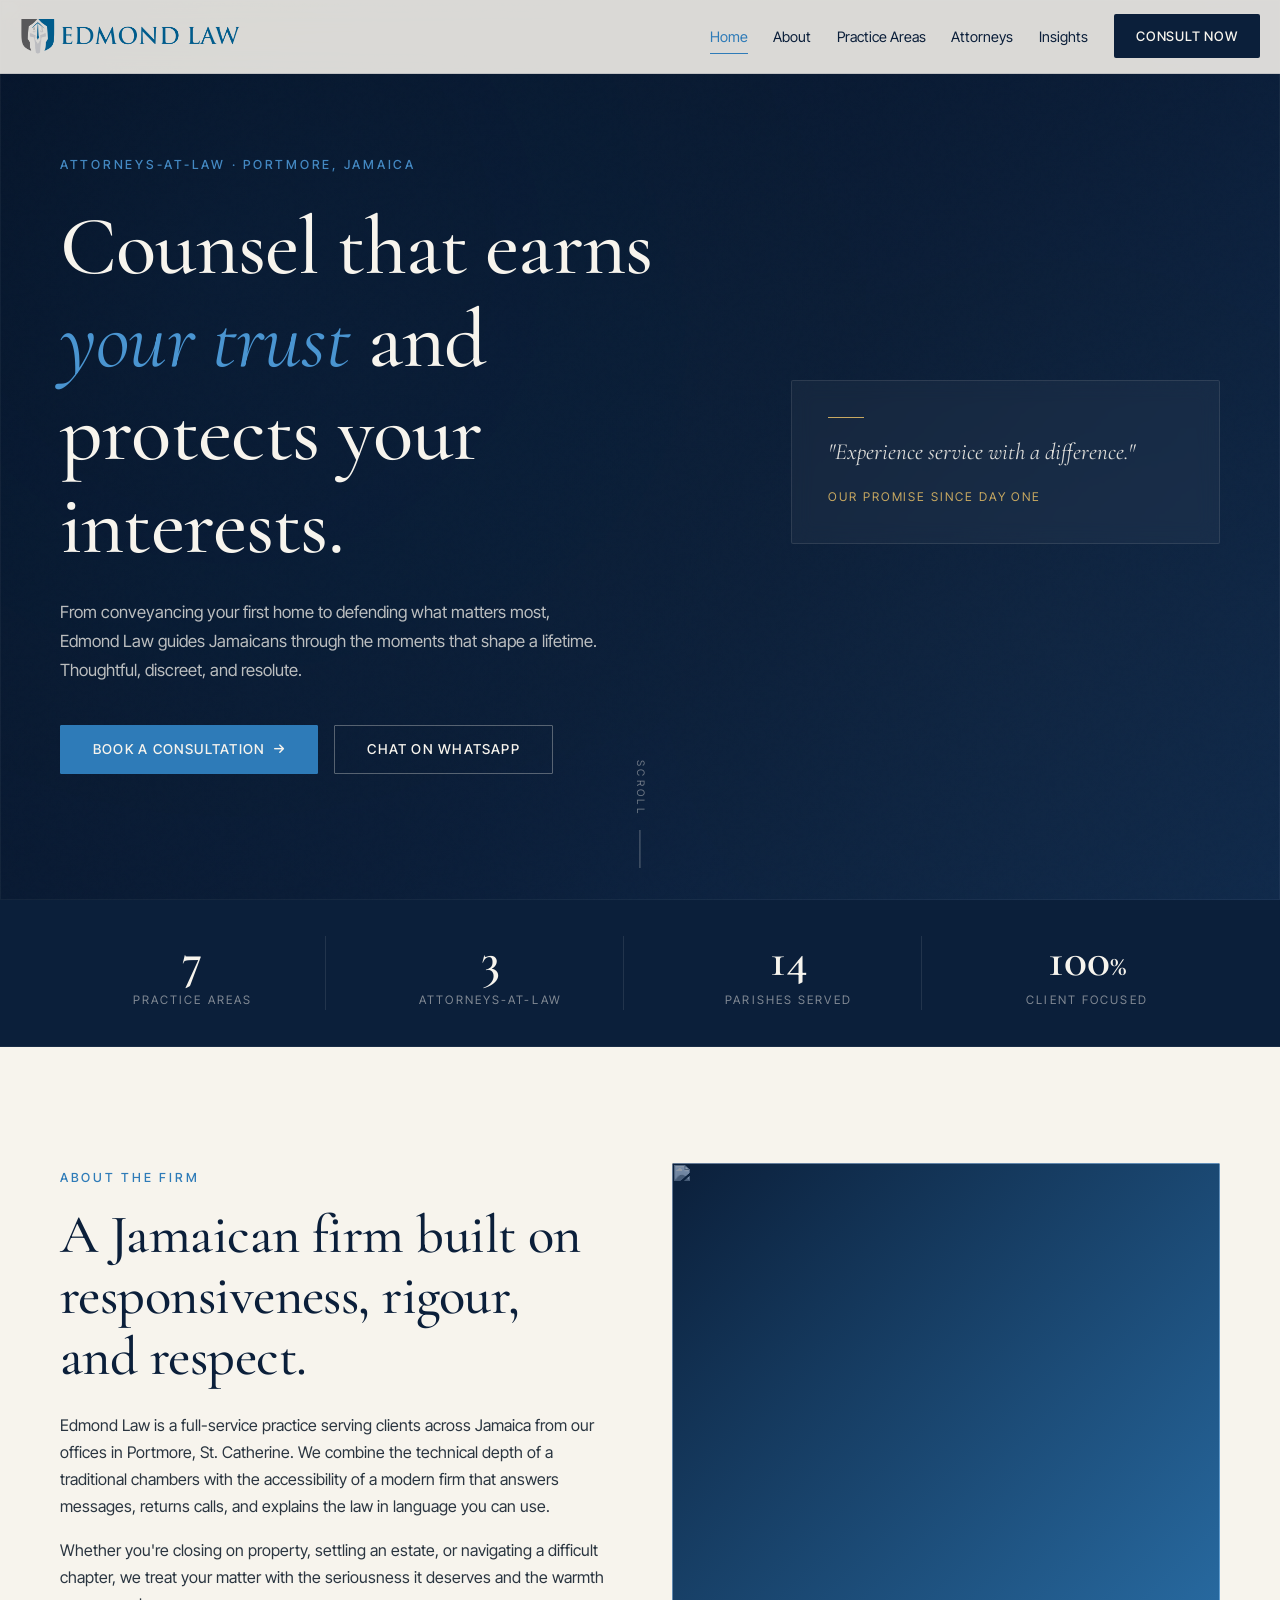
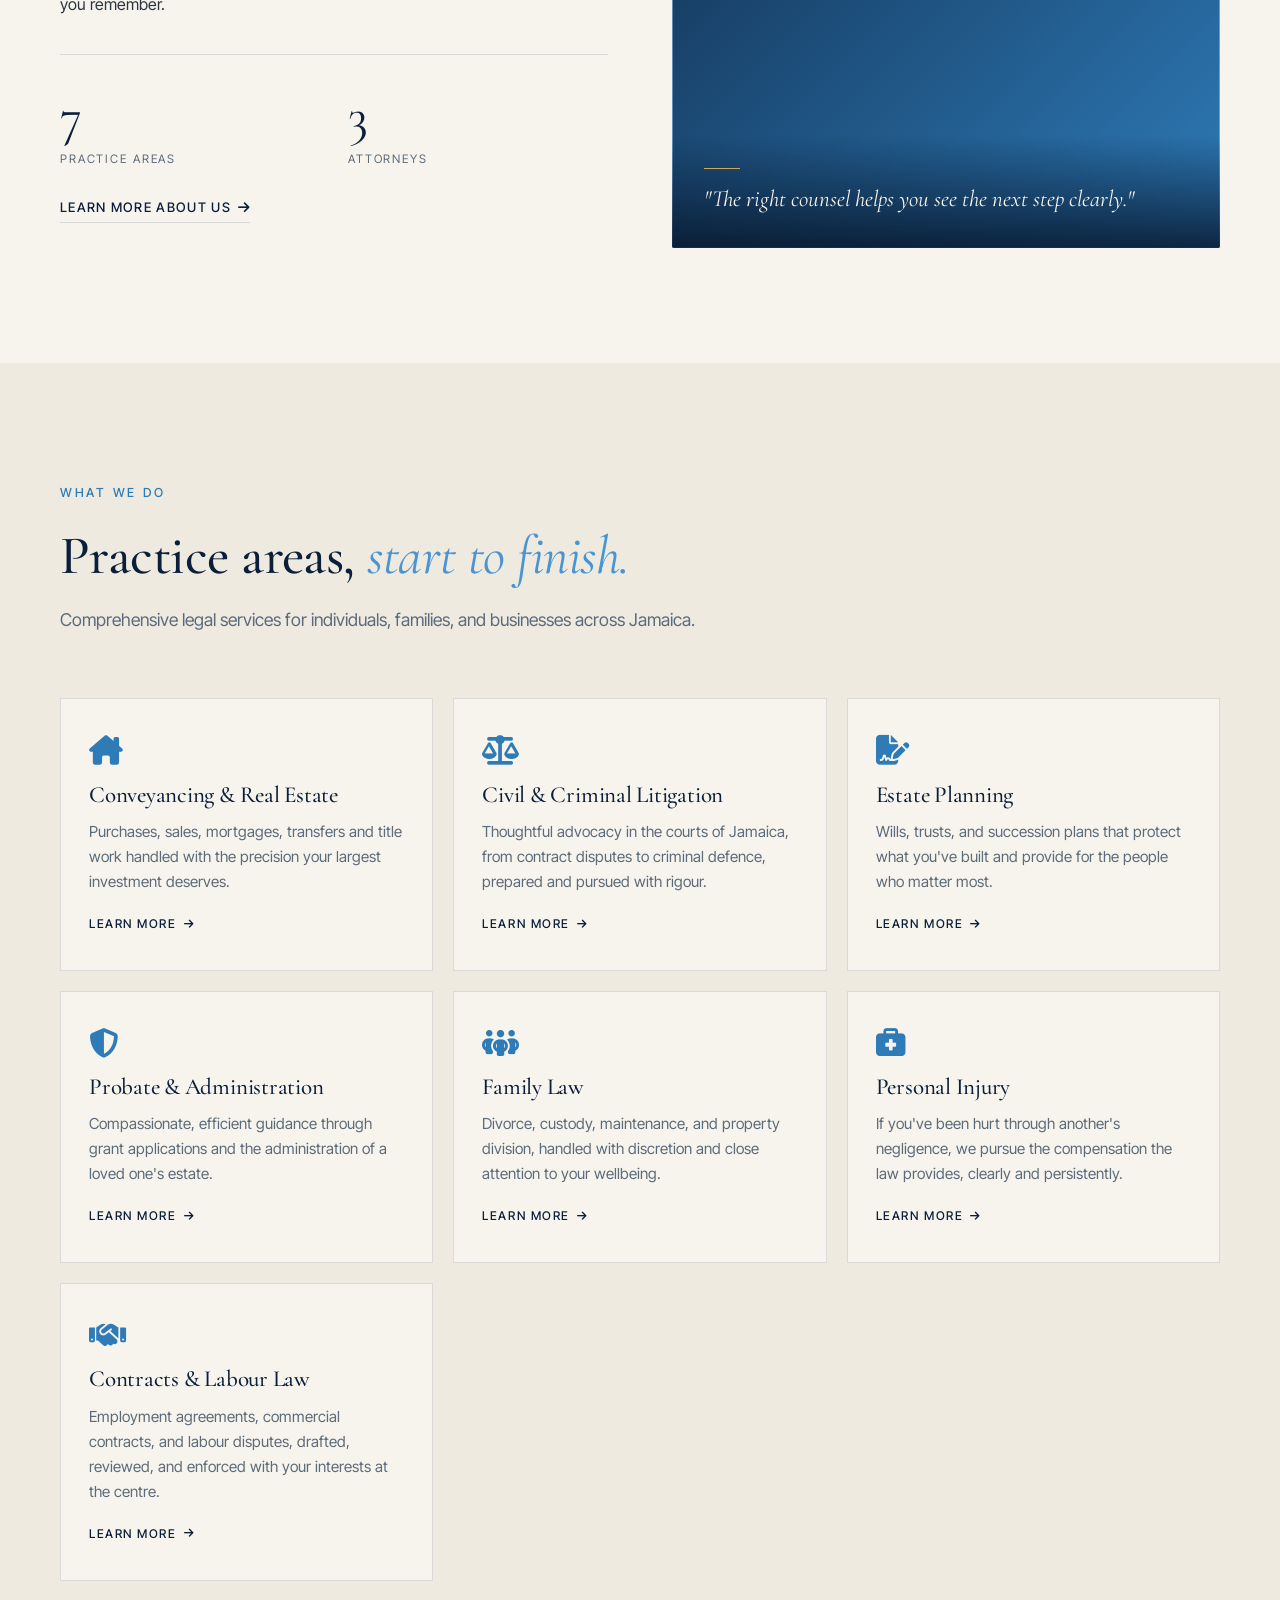
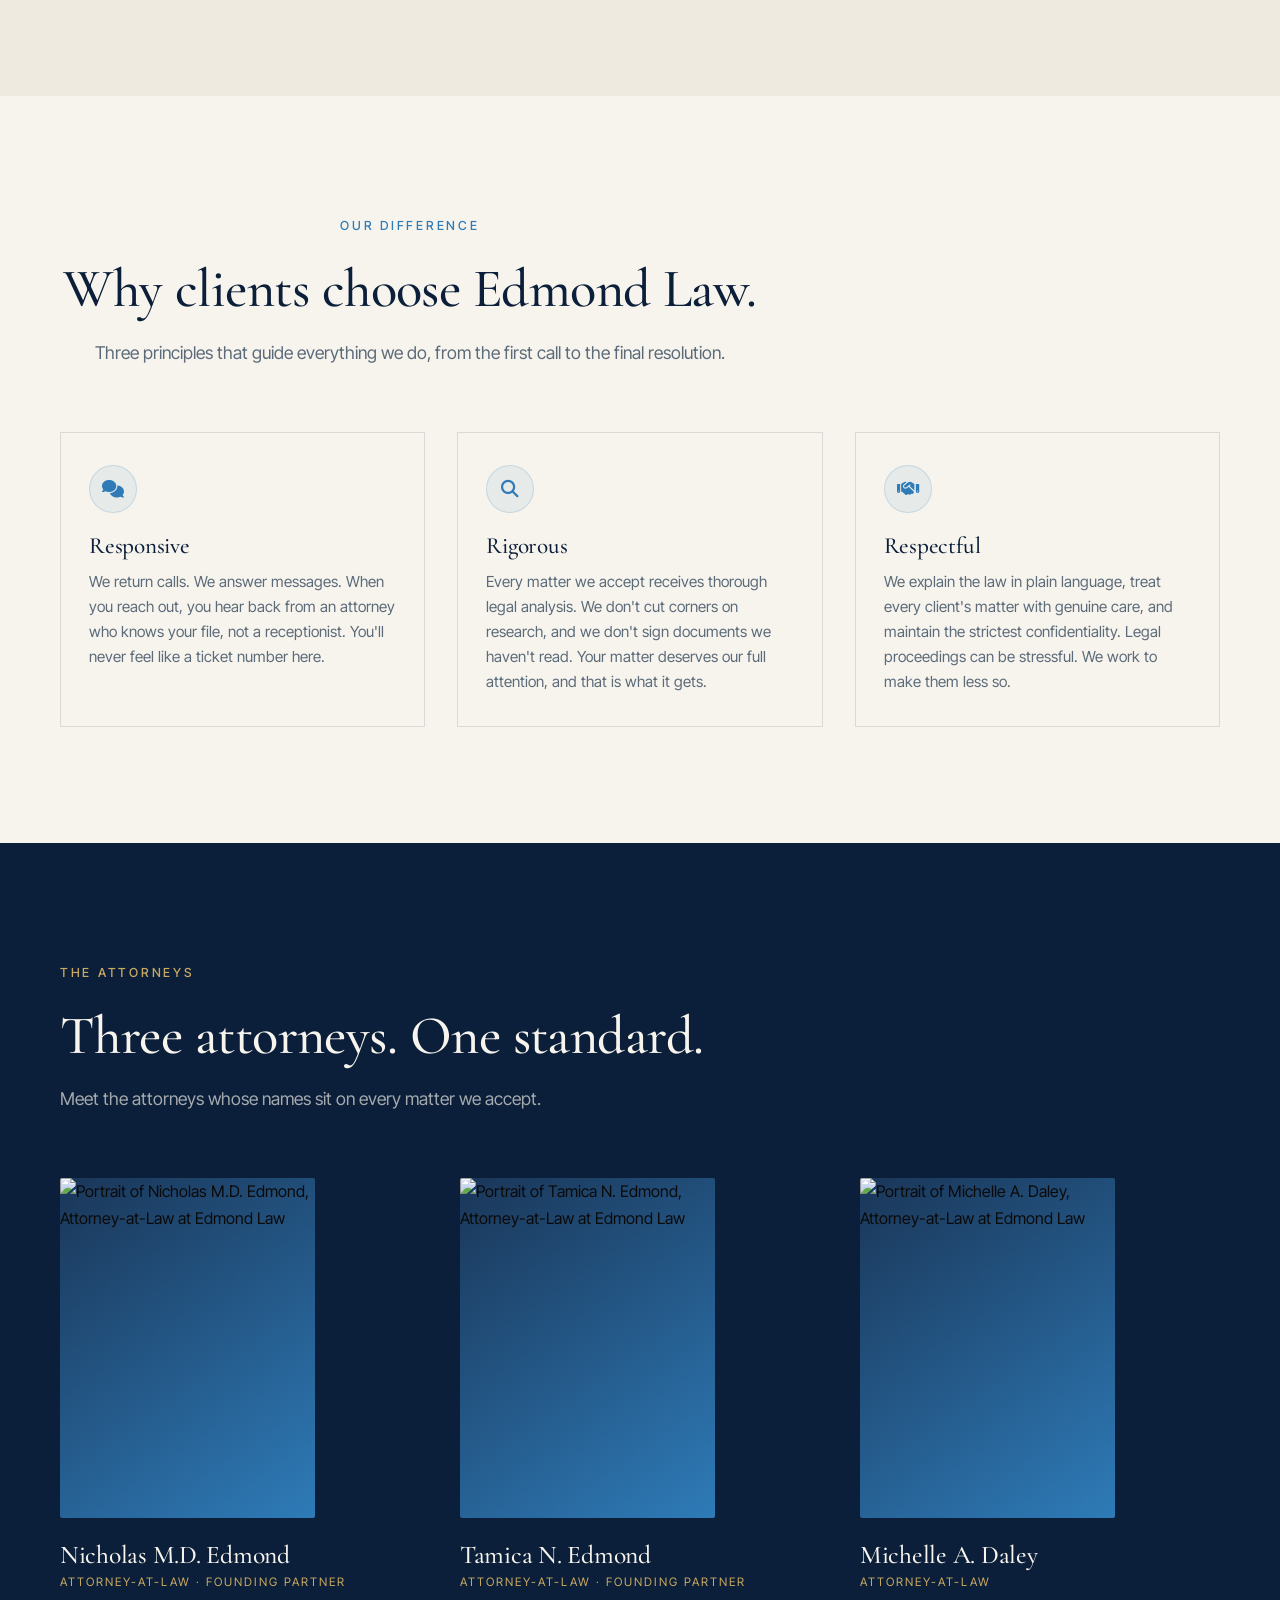
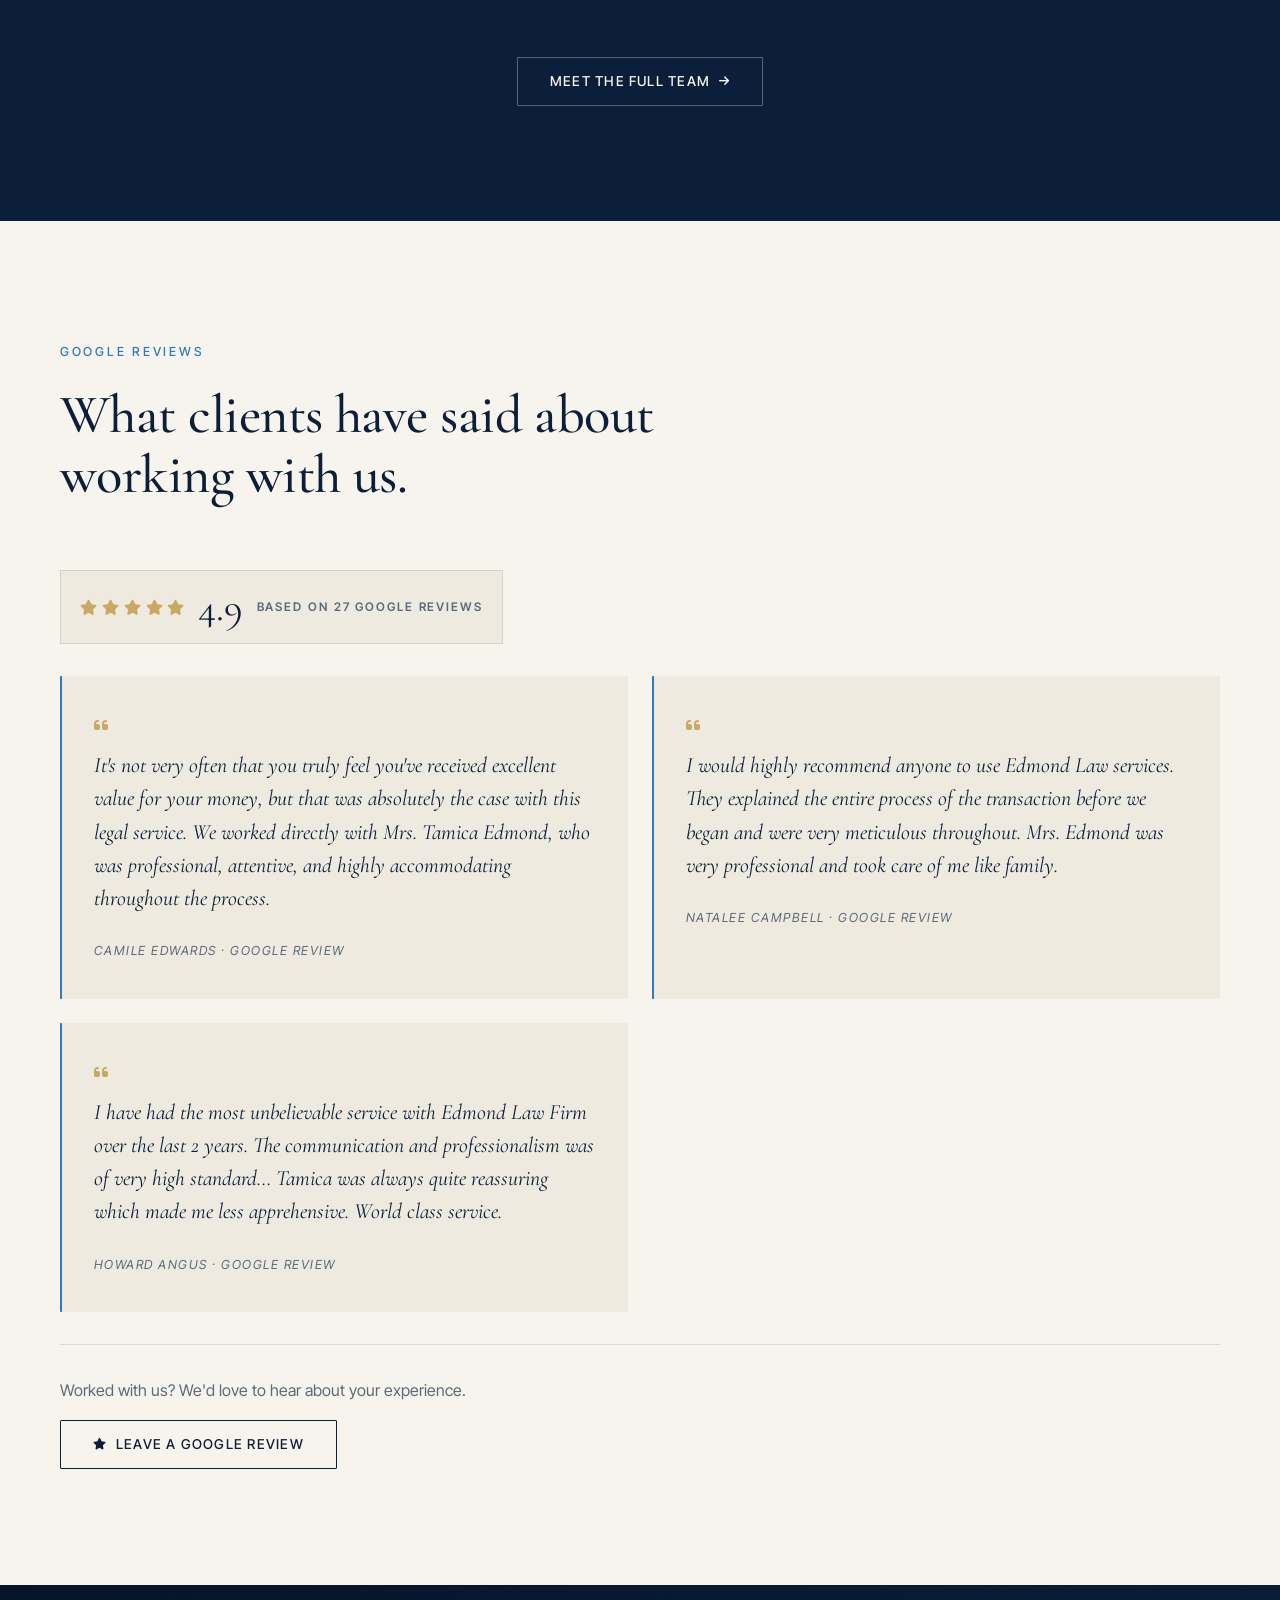
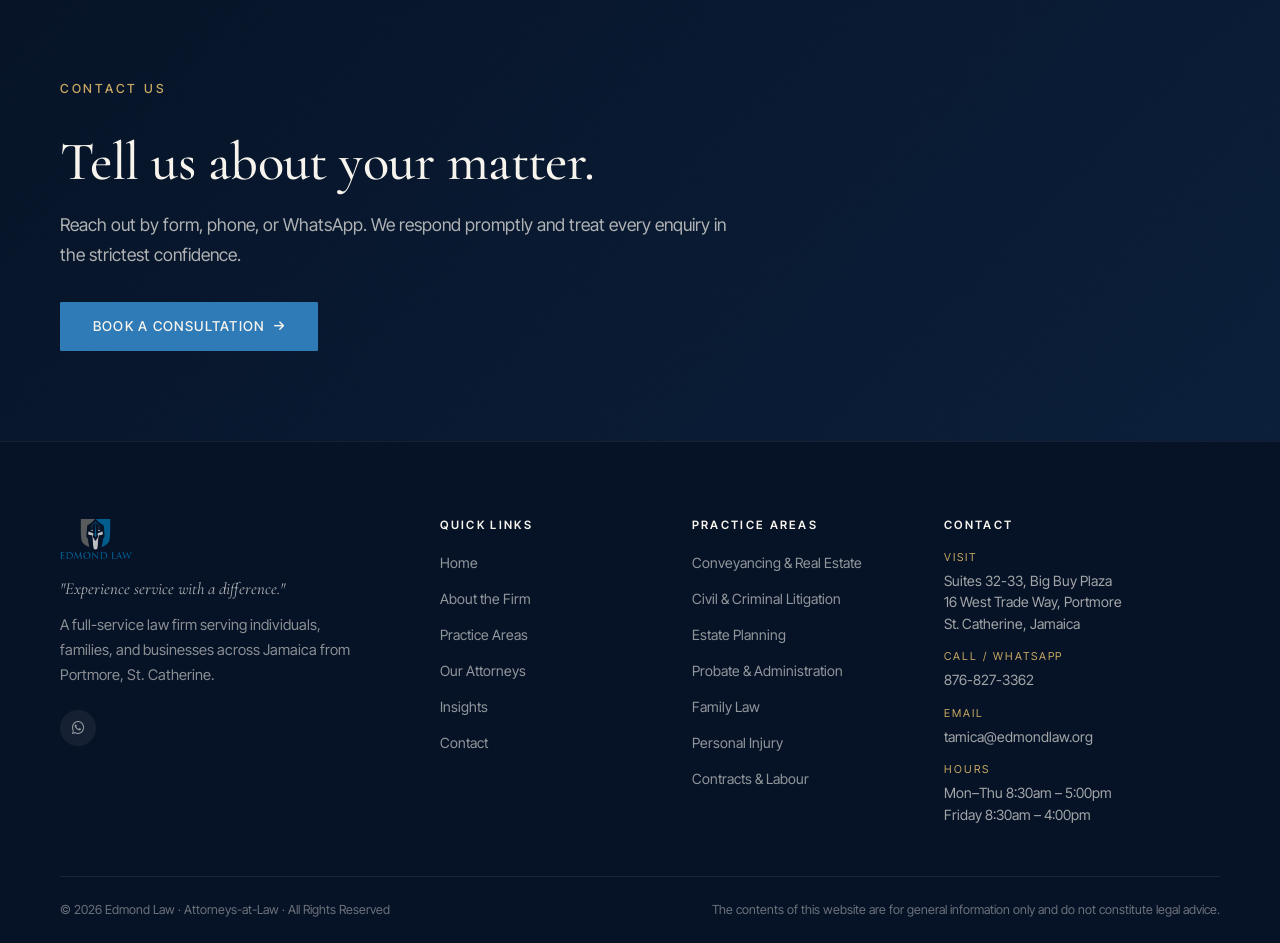
==== index.html @ fc08b581 "Initial commit" ====
<!DOCTYPE html>
<html lang="en">
<head>
  <meta charset="UTF-8">
  <meta name="viewport" content="width=device-width, initial-scale=1.0, viewport-fit=cover">
  <meta name="theme-color" content="#0B1F3A">
  <title>Lawyers in Portmore Jamaica | Edmond Law, Attorneys-at-Law, Portmore Jamaica</title>
  <meta name="description" content="Edmond Law is a Portmore, St. Catherine law firm handling conveyancing, litigation, probate, family law, and personal injury matters across Jamaica.">
  <meta name="robots" content="index, follow">
  <link rel="canonical" href="https://edmondlaw.org/">

  <!-- Open Graph -->
  <meta property="og:type"        content="website">
  <meta property="og:url"         content="https://edmondlaw.org/">
  <meta property="og:title"       content="Lawyers in Portmore Jamaica | Edmond Law">
  <meta property="og:description" content="Edmond Law advises clients in Portmore and across Jamaica on conveyancing, litigation, probate, family law, and personal injury matters.">
  <meta property="og:image"       content="https://edmondlaw.org/assets/logo.png">
  <meta property="og:locale"      content="en_JM">

  <!-- Twitter -->
  <meta name="twitter:card"        content="summary_large_image">
  <meta name="twitter:title"       content="Lawyers in Portmore Jamaica | Edmond Law">
  <meta name="twitter:description" content="Edmond Law serves Portmore and Jamaica with conveyancing, litigation, probate, family law, and personal injury representation.">
  <meta name="twitter:image"       content="https://edmondlaw.org/assets/logo.png">

  <link rel="icon" type="image/png" href="/assets/favicon.png">
  <link rel="apple-touch-icon"      href="/assets/favicon.png">

  <!-- Fonts -->
  <link rel="preconnect" href="https://fonts.googleapis.com">
  <link rel="preconnect" href="https://fonts.gstatic.com" crossorigin>
  <link href="https://fonts.googleapis.com/css2?family=Cormorant+Garamond:ital,wght@0,500;0,600;1,400;1,500&family=Inter+Tight:wght@300;400;500;600&display=swap" rel="stylesheet">

  <!-- Font Awesome -->
  <link rel="stylesheet" href="https://cdnjs.cloudflare.com/ajax/libs/font-awesome/6.5.1/css/all.min.css" integrity="sha512-DTOQO9RWCH3ppGqcWaEA1BIZOC6xxalwEsw9c2QQeAIftl+Vegovlnee1c9QX4TctnWMn13TZye+giMm8e2LwA==" crossorigin="anonymous" referrerpolicy="no-referrer">

  <!-- Shared stylesheet -->
  <link rel="stylesheet" href="/assets/css/styles.css">

  <!-- JSON-LD: LegalService + Organization -->
  <script type="application/ld+json">
  {
    "@context": "https://schema.org",
    "@graph": [
      {
        "@type": "Organization",
        "@id": "https://edmondlaw.org/#organization",
        "name": "Edmond Law",
        "url": "https://edmondlaw.org/",
        "logo": "https://edmondlaw.org/assets/logo.png",
        "telephone": "+18768273362",
        "email": "tamica@edmondlaw.org",
        "address": {
          "@type": "PostalAddress",
          "streetAddress": "Suites 32-33, Big Buy Plaza, 16 West Trade Way",
          "addressLocality": "Portmore",
          "addressRegion": "St. Catherine",
          "addressCountry": "JM"
        }
      },
      {
        "@type": "LegalService",
        "@id": "https://edmondlaw.org/#firm",
        "name": "Edmond Law",
        "url": "https://edmondlaw.org/",
        "logo": "https://edmondlaw.org/assets/logo.png",
        "image": "https://edmondlaw.org/assets/logo.png",
        "telephone": "+18768273362",
        "email": "tamica@edmondlaw.org",
        "priceRange": "$$",
        "description": "Full-service Jamaican law firm offering conveyancing, litigation, estate planning, family law and personal injury representation in Portmore, St. Catherine.",
        "address": {
          "@type": "PostalAddress",
          "streetAddress": "Suites 32-33, Big Buy Plaza, 16 West Trade Way",
          "addressLocality": "Portmore",
          "addressRegion": "St. Catherine",
          "addressCountry": "JM"
        },
        "geo": { "@type": "GeoCoordinates", "latitude": 17.9586, "longitude": -76.8794 },
        "hasOfferCatalog": {
          "@type": "OfferCatalog",
          "name": "Legal Services",
          "itemListElement": [
            { "@type": "Offer", "itemOffered": { "@type": "Service", "name": "Conveyancing & Real Estate" } },
            { "@type": "Offer", "itemOffered": { "@type": "Service", "name": "Civil & Criminal Litigation" } },
            { "@type": "Offer", "itemOffered": { "@type": "Service", "name": "Estate Planning" } },
            { "@type": "Offer", "itemOffered": { "@type": "Service", "name": "Probate & Administration" } },
            { "@type": "Offer", "itemOffered": { "@type": "Service", "name": "Family Law" } },
            { "@type": "Offer", "itemOffered": { "@type": "Service", "name": "Personal Injury" } },
            { "@type": "Offer", "itemOffered": { "@type": "Service", "name": "Contracts & Labour/Employment Law" } }
          ]
        },
        "openingHoursSpecification": [
          { "@type": "OpeningHoursSpecification", "dayOfWeek": ["Monday","Tuesday","Wednesday","Thursday"], "opens": "08:30", "closes": "17:00" },
          { "@type": "OpeningHoursSpecification", "dayOfWeek": "Friday", "opens": "08:30", "closes": "16:00" }
        ],
        "areaServed": { "@type": "Country", "name": "Jamaica" },
        "founder": [
          { "@type": "Person", "name": "Nicholas M.D. Edmond" },
          { "@type": "Person", "name": "Tamica N. Edmond" }
        ]
      },
      {
        "@type": "BreadcrumbList",
        "itemListElement": [{ "@type": "ListItem", "position": 1, "name": "Home", "item": "https://edmondlaw.org/" }]
      }
    ]
  }
  </script>
</head>
<body>

<a href="#main" class="skip-link">Skip to main content</a>

<!-- ═══════════════════════════════════ NAV ═══════════════════ -->
<nav class="nav" aria-label="Primary navigation">
  <div class="container nav-inner">
    <a href="/" class="nav-logo" aria-label="Edmond Law home">
      <img src="/assets/horizontal-logo.png" alt="Edmond Law" width="216" height="34" loading="eager">
    </a>
    <button class="menu-btn" aria-label="Open navigation menu" aria-expanded="false" aria-controls="nav-links">
      <i class="fa-solid fa-bars menu-btn__open" aria-hidden="true"></i>
      <i class="fa-solid fa-xmark menu-btn__close" aria-hidden="true"></i>
    </button>
    <div class="nav-links" id="nav-links" role="list">
      <a href="/"          role="listitem">Home</a>
      <a href="/about/"          role="listitem">About</a>
      <a href="/practice-areas/" role="listitem">Practice Areas</a>
      <a href="/team/"           role="listitem">Attorneys</a>
      <a href="/blog/"     role="listitem">Insights</a>
      <a href="/contact/" class="nav-cta" role="listitem">Consult Now</a>
    </div>
  </div>
</nav>

<main id="main">

<!-- ═══════════════════════════════════ HERO ══════════════════ -->
<header class="hero">
  <div class="hero__carousel" aria-hidden="true">
    <img class="hero__carousel-image" src="https://images.unsplash.com/photo-1589829545856-d10d557cf95f?w=1600&q=80" alt="" width="1600" height="1067" loading="eager" fetchpriority="high">
    <img class="hero__carousel-image" src="https://images.unsplash.com/photo-1521791136064-7986c2920216?w=1600&q=80" alt="" width="1600" height="1067" loading="lazy">
    <img class="hero__carousel-image" src="https://images.unsplash.com/photo-1505664194779-8beaceb93744?w=1600&q=80" alt="" width="1600" height="1067" loading="lazy">
    <img class="hero__carousel-image hero__carousel-image--desktop" data-desktop-src="https://images.unsplash.com/photo-1450101499163-c8848c66ca85?w=1600&q=80" alt="" width="1600" height="1067" loading="lazy">
  </div>
  <div class="container">
    <div class="hero-grid">

      <div class="hero-content">
        <span class="eyebrow hero-eyebrow">Attorneys-at-Law &middot; Portmore, Jamaica</span>
        <h1>Counsel that earns <em>your trust</em> and protects your interests.</h1>
        <p class="hero-sub">From conveyancing your first home to defending what matters most, Edmond Law guides Jamaicans through the moments that shape a lifetime. Thoughtful, discreet, and resolute.</p>
        <div class="hero-ctas">
          <a href="/contact/" class="btn btn-primary">Book a Consultation <i class="fa-solid fa-arrow-right" aria-hidden="true"></i></a>
          <a href="https://wa.me/18768273362" class="btn btn-ghost" rel="noopener noreferrer" target="_blank">Chat on WhatsApp</a>
        </div>
      </div>

      <aside aria-label="Firm tagline">
        <div class="hero-card">
          <span class="gold-line"></span>
          <blockquote>"Experience service with a difference."</blockquote>
          <cite>Our Promise Since Day One</cite>
        </div>
      </aside>

    </div>
  </div>
  <div class="scroll-cue" aria-hidden="true">Scroll</div>
</header>

<!-- ══════════════════════════════ TRUST STRIP ════════════════ -->
<section class="trust-strip" aria-label="Firm highlights">
  <div class="container">
    <div class="trust-strip__grid">
      <div class="trust-strip__item">
        <span class="trust-strip__num">7</span>
        <span class="trust-strip__label">Practice Areas</span>
      </div>
      <div class="trust-strip__item">
        <span class="trust-strip__num">3</span>
        <span class="trust-strip__label">Attorneys-at-Law</span>
      </div>
      <div class="trust-strip__item">
        <span class="trust-strip__num">14</span>
        <span class="trust-strip__label">Parishes Served</span>
      </div>
      <div class="trust-strip__item">
        <span class="trust-strip__num">100<span style="font-size:0.6em">%</span></span>
        <span class="trust-strip__label">Client Focused</span>
      </div>
    </div>
  </div>
</section>

<!-- ═════════════════════════════ ABOUT PREVIEW ═══════════════ -->
<section class="about-preview bg-ivory" id="about">
  <div class="container">
    <div class="about-preview__grid">

      <div class="reveal">
        <span class="eyebrow">About the Firm</span>
        <h2 class="mt-2">A Jamaican firm built on responsiveness, rigour, and respect.</h2>
        <p class="mt-3">Edmond Law is a full-service practice serving clients across Jamaica from our offices in Portmore, St. Catherine. We combine the technical depth of a traditional chambers with the accessibility of a modern firm that answers messages, returns calls, and explains the law in language you can use.</p>
        <p class="mt-2">Whether you're closing on property, settling an estate, or navigating a difficult chapter, we treat your matter with the seriousness it deserves and the warmth you remember.</p>

        <div class="about-preview__stats">
          <div class="stat">
            <span class="stat__num">7</span>
            <span class="stat__label">Practice Areas</span>
          </div>
          <div class="stat">
            <span class="stat__num">3</span>
            <span class="stat__label">Attorneys</span>
          </div>
        </div>

        <a href="/about/" class="text-link">Learn more about us <i class="fa-solid fa-arrow-right" aria-hidden="true"></i></a>
      </div>

      <div class="about-preview__visual reveal" aria-hidden="true">
        <img src="https://images.unsplash.com/photo-1589994965851-a8f479c573a9?w=800&q=80"
             alt="" width="800" height="1000" loading="lazy">
        <div class="about-preview__overlay">
          <span class="gold-line"></span>
          <p>"The right counsel helps you see the next step clearly."</p>
        </div>
      </div>

    </div>
  </div>
</section>

<!-- ══════════════════════════ PRACTICE AREAS ═════════════════ -->
<section class="practice-grid-section" id="practice">
  <div class="container">
    <div class="section-head reveal">
      <span class="eyebrow">What We Do</span>
      <h2 class="mt-2">Practice areas, <em>start to finish.</em></h2>
      <p>Comprehensive legal services for individuals, families, and businesses across Jamaica.</p>
    </div>

    <div class="practice-grid" data-stagger>

      <article class="practice-card reveal" tabindex="0">
        <i class="fa-solid fa-house-chimney practice-card__icon" aria-hidden="true"></i>
        <h3>Conveyancing &amp; Real Estate</h3>
        <p>Purchases, sales, mortgages, transfers and title work handled with the precision your largest investment deserves.</p>
        <a href="/practice-areas/#conveyancing" class="practice-card__more">Learn more <i class="fa-solid fa-arrow-right" aria-hidden="true"></i></a>
      </article>

      <article class="practice-card reveal" tabindex="0">
        <i class="fa-solid fa-scale-balanced practice-card__icon" aria-hidden="true"></i>
        <h3>Civil &amp; Criminal Litigation</h3>
        <p>Thoughtful advocacy in the courts of Jamaica, from contract disputes to criminal defence, prepared and pursued with rigour.</p>
        <a href="/practice-areas/#litigation" class="practice-card__more">Learn more <i class="fa-solid fa-arrow-right" aria-hidden="true"></i></a>
      </article>

      <article class="practice-card reveal" tabindex="0">
        <i class="fa-solid fa-file-signature practice-card__icon" aria-hidden="true"></i>
        <h3>Estate Planning</h3>
        <p>Wills, trusts, and succession plans that protect what you've built and provide for the people who matter most.</p>
        <a href="/practice-areas/#estate-planning" class="practice-card__more">Learn more <i class="fa-solid fa-arrow-right" aria-hidden="true"></i></a>
      </article>

      <article class="practice-card reveal" tabindex="0">
        <i class="fa-solid fa-shield-halved practice-card__icon" aria-hidden="true"></i>
        <h3>Probate &amp; Administration</h3>
        <p>Compassionate, efficient guidance through grant applications and the administration of a loved one's estate.</p>
        <a href="/practice-areas/#probate" class="practice-card__more">Learn more <i class="fa-solid fa-arrow-right" aria-hidden="true"></i></a>
      </article>

      <article class="practice-card reveal" tabindex="0">
        <i class="fa-solid fa-people-group practice-card__icon" aria-hidden="true"></i>
        <h3>Family Law</h3>
        <p>Divorce, custody, maintenance, and property division, handled with discretion and close attention to your wellbeing.</p>
        <a href="/practice-areas/#family-law" class="practice-card__more">Learn more <i class="fa-solid fa-arrow-right" aria-hidden="true"></i></a>
      </article>

      <article class="practice-card reveal" tabindex="0">
        <i class="fa-solid fa-briefcase-medical practice-card__icon" aria-hidden="true"></i>
        <h3>Personal Injury</h3>
        <p>If you've been hurt through another's negligence, we pursue the compensation the law provides, clearly and persistently.</p>
        <a href="/practice-areas/#personal-injury" class="practice-card__more">Learn more <i class="fa-solid fa-arrow-right" aria-hidden="true"></i></a>
      </article>

      <article class="practice-card reveal" tabindex="0">
        <i class="fa-solid fa-handshake practice-card__icon" aria-hidden="true"></i>
        <h3>Contracts &amp; Labour Law</h3>
        <p>Employment agreements, commercial contracts, and labour disputes, drafted, reviewed, and enforced with your interests at the centre.</p>
        <a href="/practice-areas/#contracts" class="practice-card__more">Learn more <i class="fa-solid fa-arrow-right" aria-hidden="true"></i></a>
      </article>

    </div>
  </div>
</section>

<!-- ══════════════════════════ WHY EDMOND LAW ═════════════════ -->
<section class="why-section bg-ivory">
  <div class="container">
    <div class="section-head text-center reveal">
      <span class="eyebrow">Our Difference</span>
      <h2 class="mt-2">Why clients choose Edmond Law.</h2>
      <p>Three principles that guide everything we do, from the first call to the final resolution.</p>
    </div>

    <div class="why-grid" data-stagger>

      <div class="why-item reveal">
        <div class="why-item__icon" aria-hidden="true"><i class="fa-solid fa-comments"></i></div>
        <h3>Responsive</h3>
        <p>We return calls. We answer messages. When you reach out, you hear back from an attorney who knows your file, not a receptionist. You'll never feel like a ticket number here.</p>
      </div>

      <div class="why-item reveal">
        <div class="why-item__icon" aria-hidden="true"><i class="fa-solid fa-magnifying-glass"></i></div>
        <h3>Rigorous</h3>
        <p>Every matter we accept receives thorough legal analysis. We don't cut corners on research, and we don't sign documents we haven't read. Your matter deserves our full attention, and that is what it gets.</p>
      </div>

      <div class="why-item reveal">
        <div class="why-item__icon" aria-hidden="true"><i class="fa-solid fa-handshake"></i></div>
        <h3>Respectful</h3>
        <p>We explain the law in plain language, treat every client's matter with genuine care, and maintain the strictest confidentiality. Legal proceedings can be stressful. We work to make them less so.</p>
      </div>

    </div>
  </div>
</section>

<!-- ════════════════════════════ TEAM PREVIEW ═════════════════ -->
<section class="team-section" id="team">
  <div class="container">
    <div class="section-head reveal">
      <span class="eyebrow eyebrow--gold">The Attorneys</span>
      <h2 class="mt-2">Three attorneys. One standard.</h2>
      <p>Meet the attorneys whose names sit on every matter we accept.</p>
    </div>

    <div class="team-grid" data-stagger>

      <article class="team-card reveal">
        <div class="team-card__photo">
          <img src="https://images.unsplash.com/photo-1556157382-97eda2d62296?w=600&q=80"
               alt="Portrait of Nicholas M.D. Edmond, Attorney-at-Law at Edmond Law"
               width="600" height="800" loading="lazy">
        </div>
        <h3>Nicholas M.D. Edmond</h3>
        <p class="team-card__role">Attorney-at-Law &middot; Founding Partner</p>
      </article>

      <article class="team-card reveal">
        <div class="team-card__photo">
          <img src="https://images.unsplash.com/photo-1573496359142-b8d87734a5a2?w=600&q=80"
               alt="Portrait of Tamica N. Edmond, Attorney-at-Law at Edmond Law"
               width="600" height="800" loading="lazy">
        </div>
        <h3>Tamica N. Edmond</h3>
        <p class="team-card__role">Attorney-at-Law &middot; Founding Partner</p>
      </article>

      <article class="team-card reveal">
        <div class="team-card__photo">
          <img src="https://images.unsplash.com/photo-1580489944761-15a19d654956?w=600&q=80"
               alt="Portrait of Michelle A. Daley, Attorney-at-Law at Edmond Law"
               width="600" height="800" loading="lazy">
        </div>
        <h3>Michelle A. Daley</h3>
        <p class="team-card__role">Attorney-at-Law</p>
      </article>

    </div>

    <div class="mt-5 text-center">
      <a href="/team/" class="btn btn-ghost">Meet the Full Team <i class="fa-solid fa-arrow-right" aria-hidden="true"></i></a>
    </div>

  </div>
</section>

<!-- ═══════════════════════════ TESTIMONIALS ══════════════════ -->
<section class="testimonials-section" id="testimonials">
  <div class="container">
    <div class="section-head reveal">
      <span class="eyebrow">Google Reviews</span>
      <h2 class="mt-2">What clients have said about working with us.</h2>
    </div>

    <a class="review-badge reveal" href="https://share.google/NLSxKn3SosNcQP3cL" target="_blank" rel="noopener" aria-label="Read Edmond Law Google reviews rated 4.9 out of 5 from 27 reviews">
      <span class="review-badge__stars" aria-hidden="true">
        <i class="fa-solid fa-star"></i>
        <i class="fa-solid fa-star"></i>
        <i class="fa-solid fa-star"></i>
        <i class="fa-solid fa-star"></i>
        <i class="fa-solid fa-star"></i>
      </span>
      <span class="review-badge__score">4.9</span>
      <span class="review-badge__source">Based on 27 Google Reviews</span>
    </a>

    <div class="testimonial-grid" data-stagger>

      <blockquote class="t-card reveal">
        <i class="fa-solid fa-quote-left t-card__accent" aria-hidden="true"></i>
        <p class="t-card__quote">It's not very often that you truly feel you've received excellent value for your money, but that was absolutely the case with this legal service. We worked directly with Mrs. Tamica Edmond, who was professional, attentive, and highly accommodating throughout the process.</p>
        <cite class="t-card__who">Camile Edwards · Google Review</cite>
      </blockquote>

      <blockquote class="t-card reveal">
        <i class="fa-solid fa-quote-left t-card__accent" aria-hidden="true"></i>
        <p class="t-card__quote">I would highly recommend anyone to use Edmond Law services. They explained the entire process of the transaction before we began and were very meticulous throughout. Mrs. Edmond was very professional and took care of me like family.</p>
        <cite class="t-card__who">Natalee Campbell · Google Review</cite>
      </blockquote>

      <blockquote class="t-card reveal">
        <i class="fa-solid fa-quote-left t-card__accent" aria-hidden="true"></i>
        <p class="t-card__quote">I have had the most unbelievable service with Edmond Law Firm over the last 2 years. The communication and professionalism was of very high standard… Tamica was always quite reassuring which made me less apprehensive. World class service.</p>
        <cite class="t-card__who">Howard Angus · Google Review</cite>
      </blockquote>

    </div>

    <div class="review-cta reveal">
      <p>Worked with us? We'd love to hear about your experience.</p>
      <a href="https://share.google/NLSxKn3SosNcQP3cL" class="btn btn-outline" target="_blank" rel="noopener">
        <i class="fa-solid fa-star" aria-hidden="true"></i>
        Leave a Google Review
      </a>
    </div>
  </div>
</section>

<!-- ═════════════════════════════ CTA BANNER ══════════════════ -->
<section class="cta-banner" aria-labelledby="cta-heading">
  <div class="container">
    <div class="cta-banner__inner reveal">
      <span class="eyebrow">Contact Us</span>
      <h2 id="cta-heading" class="mt-2">Tell us about your matter.</h2>
      <p>Reach out by form, phone, or WhatsApp. We respond promptly and treat every enquiry in the strictest confidence.</p>
      <a href="/contact/" class="btn btn-primary">Book a Consultation <i class="fa-solid fa-arrow-right" aria-hidden="true"></i></a>
    </div>
  </div>
</section>

</main>

<!-- ═════════════════════════════ FOOTER ══════════════════════ -->
<footer class="footer" role="contentinfo">
  <div class="container">
    <div class="footer__grid">

      <div class="footer__brand">
        <a href="/" class="nav-logo" aria-label="Edmond Law home">
          <img src="/assets/logo.png" alt="Edmond Law logo" width="120" height="40" loading="lazy">
        </a>
        <span class="footer__tagline">"Experience service with a difference."</span>
        <p>A full-service law firm serving individuals, families, and businesses across Jamaica from Portmore, St. Catherine.</p>
        <div class="footer__social" aria-label="Social media links">
          <a href="https://wa.me/18768273362" rel="noopener noreferrer" target="_blank" aria-label="WhatsApp Edmond Law">
            <i class="fa-brands fa-whatsapp" aria-hidden="true"></i>
          </a>
        </div>
      </div>

      <div class="footer__col">
        <h4>Quick Links</h4>
        <ul>
          <li><a href="/">Home</a></li>
          <li><a href="/about/">About the Firm</a></li>
          <li><a href="/practice-areas/">Practice Areas</a></li>
          <li><a href="/team/">Our Attorneys</a></li>
          <li><a href="/blog/">Insights</a></li>
          <li><a href="/contact/">Contact</a></li>
        </ul>
      </div>

      <div class="footer__col">
        <h4>Practice Areas</h4>
        <ul>
          <li><a href="/practice-areas/#conveyancing">Conveyancing &amp; Real Estate</a></li>
          <li><a href="/practice-areas/#litigation">Civil &amp; Criminal Litigation</a></li>
          <li><a href="/practice-areas/#estate-planning">Estate Planning</a></li>
          <li><a href="/practice-areas/#probate">Probate &amp; Administration</a></li>
          <li><a href="/practice-areas/#family-law">Family Law</a></li>
          <li><a href="/practice-areas/#personal-injury">Personal Injury</a></li>
          <li><a href="/practice-areas/#contracts">Contracts &amp; Labour</a></li>
        </ul>
      </div>

      <div class="footer__col">
        <h4>Contact</h4>
        <dl class="footer__contact">
          <div>
            <dt>Visit</dt>
            <dd>Suites 32-33, Big Buy Plaza<br>16 West Trade Way, Portmore<br>St. Catherine, Jamaica</dd>
          </div>
          <div>
            <dt>Call / WhatsApp</dt>
            <dd><a href="tel:+18768273362">876-827-3362</a></dd>
          </div>
          <div>
            <dt>Email</dt>
            <dd><a href="mailto:tamica@edmondlaw.org">tamica@edmondlaw.org</a></dd>
          </div>
          <div>
            <dt>Hours</dt>
            <dd>Mon–Thu 8:30am – 5:00pm<br>Friday 8:30am – 4:00pm</dd>
          </div>
        </dl>
      </div>

    </div>

    <div class="footer__bottom">
      <p>&copy; <span data-year></span> Edmond Law &middot; Attorneys-at-Law &middot; All Rights Reserved</p>
      <p>The contents of this website are for general information only and do not constitute legal advice.</p>
    </div>
  </div>
</footer>

<!-- Floating Call Button -->
<a href="tel:+18768273362"
   class="call-float"
   aria-label="Call Edmond Law">
  <i class="fa-solid fa-phone" aria-hidden="true"></i>
</a>

<script src="/assets/js/main.js" defer></script>
</body>
</html>
---- assets/css/styles.css ----
/* ============================================================
   EDMOND LAW — Global Stylesheet
   Architecture: Mobile-first · BEM-ish · CSS custom properties
   Single file shared across every page. No inline <style> blocks.
   ============================================================ */

/* ── 0. DESIGN TOKENS ──────────────────────────────────────── */
:root {
  /* Palette */
  --navy:        #0B1F3A;
  --navy-deep:   #061327;
  --steel:       #2E7BB8;
  --steel-light: #4A95D1;
  --gold:        #C9A961;
  --ivory:       #F7F4ED;
  --bone:        #EFEAE0;
  --ink:         #0A0A0A;
  --muted:       #5C6B7A;
  --line:        rgba(11,31,58,0.12);

  /* Shadows */
  --shadow-sm:   0 4px 20px -4px rgba(11,31,58,0.12);
  --shadow-md:   0 16px 40px -12px rgba(11,31,58,0.20);
  --shadow-lg:   0 30px 80px -20px rgba(11,31,58,0.25);

  /* Fonts */
  --font-display: 'Cormorant Garamond', Georgia, serif;
  --font-body:    'Inter Tight', -apple-system, BlinkMacSystemFont, sans-serif;

  /* Easing */
  --ease:     cubic-bezier(0.22, 1, 0.36, 1);
  --ease-in:  cubic-bezier(0.4, 0, 1, 1);

  /* Layout */
  --section-pad: clamp(4.5rem, 9vw, 8rem);
  --container:   1240px;
}

/* ── 1. RESET & BASE ────────────────────────────────────────── */
*,
*::before,
*::after {
  box-sizing: border-box;
  margin: 0;
  padding: 0;
}

html {
  scroll-behavior: smooth;
  -webkit-text-size-adjust: 100%;
  font-size: 100%;
}

body {
  font-family: var(--font-body);
  font-weight: 400;
  color: var(--ink);
  background: var(--ivory);
  line-height: 1.65;
  -webkit-font-smoothing: antialiased;
  -moz-osx-font-smoothing: grayscale;
  overflow-x: hidden;
}

img,
video {
  max-width: 100%;
  display: block;
}

a {
  color: inherit;
  text-decoration: none;
}

ul,
ol {
  list-style: none;
}

button {
  font-family: inherit;
}

/* ── 2. TYPOGRAPHY ──────────────────────────────────────────── */
h1, h2, h3, h4, h5 {
  font-family: var(--font-display);
  font-weight: 500;
  line-height: 1.12;
  letter-spacing: -0.01em;
  color: var(--navy);
}

h1 { font-size: clamp(2.6rem, 6.5vw, 5.2rem); }
h2 { font-size: clamp(2rem,   4.5vw, 3.4rem);  }
h3 { font-size: clamp(1.4rem, 2.4vw, 1.85rem); }
h4 { font-size: clamp(1.1rem, 1.5vw, 1.3rem);  }

h1 em,
h2 em {
  font-style: italic;
  font-weight: 400;
  color: var(--steel-light);
}

p {
  font-size: clamp(1rem, 1.05vw, 1.075rem);
  color: #2A3540;
  line-height: 1.7;
}

/* Eyebrow label */
.eyebrow {
  font-family: var(--font-body);
  font-size: 0.78rem;
  font-weight: 500;
  letter-spacing: 0.22em;
  text-transform: uppercase;
  color: var(--steel);
  display: inline-block;
}

.eyebrow--gold  { color: var(--gold); }
.eyebrow--light { color: rgba(247,244,237,0.65); }

/* Gold accent line */
.gold-line {
  width: 36px;
  height: 1px;
  background: var(--gold);
  display: block;
  margin-bottom: 1.25rem;
}

/* ── 3. ACCESSIBILITY ───────────────────────────────────────── */
/* Skip to main content */
.skip-link {
  position: absolute;
  top: -100px;
  left: 1rem;
  background: var(--navy);
  color: var(--ivory);
  padding: 0.75rem 1.25rem;
  z-index: 9999;
  border-radius: 3px;
  font-weight: 500;
  font-size: 0.875rem;
  transition: top 0.2s;
}
.skip-link:focus {
  top: 1rem;
}

/* Focus ring on every interactive element */
:focus-visible {
  outline: 2px solid var(--steel-light);
  outline-offset: 3px;
  border-radius: 2px;
}

/* ── 4. LAYOUT ──────────────────────────────────────────────── */
.container {
  width: 100%;
  max-width: var(--container);
  margin: 0 auto;
  padding: 0 clamp(1.25rem, 4vw, 2.5rem);
}

section {
  padding: var(--section-pad) 0;
  position: relative;
}

.section-head {
  max-width: 700px;
  margin-bottom: clamp(2.5rem, 5vw, 4rem);
}
.section-head .eyebrow { margin-bottom: 0.9rem; }
.section-head h2 { margin-top: 0.5rem; }
.section-head p  {
  margin-top: 1.1rem;
  color: var(--muted);
  font-size: 1.1rem;
}

/* Alternate section backgrounds */
.bg-ivory  { background: var(--ivory); }
.bg-bone   { background: var(--bone);  }
.bg-navy   { background: var(--navy);  color: var(--ivory); }
.bg-navy h2, .bg-navy h3 { color: var(--ivory); }
.bg-navy p  { color: rgba(247,244,237,0.72); }
.bg-navy .section-head p { color: rgba(247,244,237,0.72); }

/* ── 5. NAVIGATION ──────────────────────────────────────────── */
.nav {
  position: fixed;
  top: 0;
  left: 0;
  right: 0;
  z-index: 200;
  background: rgba(247,244,237,0.88);
  backdrop-filter: blur(16px);
  -webkit-backdrop-filter: blur(16px);
  border-bottom: 1px solid var(--line);
  transition: padding 0.3s var(--ease), box-shadow 0.3s var(--ease);
}

.nav--scrolled {
  box-shadow: 0 4px 24px -8px rgba(11,31,58,0.12);
}

.nav-inner {
  display: flex;
  align-items: center;
  justify-content: space-between;
  padding: 0.9rem 0;
}

.nav-logo {
  display: flex;
  align-items: center;
  gap: 0.65rem;
  font-family: var(--font-display);
  font-size: 1.35rem;
  font-weight: 600;
  color: var(--navy);
  letter-spacing: 0.02em;
  flex-shrink: 0;
}

.nav-logo img {
  height: 40px;
  width: auto;
}

.nav .nav-logo {
  width: clamp(170px, 23vw, 220px);
  gap: 0;
  line-height: 0;
}

.nav .nav-logo img {
  width: 100%;
  height: auto;
}

.nav-links {
  display: flex;
  gap: clamp(1.35rem, 2vw, 2rem);
  align-items: center;
}

.nav-links a {
  font-size: 0.9rem;
  font-weight: 400;
  color: var(--navy);
  padding: 0.35rem 0;
  position: relative;
  transition: color 0.3s;
}

.nav-links a::after {
  content: '';
  position: absolute;
  bottom: 0;
  left: 0;
  width: 0;
  height: 1px;
  background: var(--steel);
  transition: width 0.4s var(--ease);
}

.nav-links a:hover::after,
.nav-links a:focus-visible::after,
.nav-links a[aria-current="page"]::after {
  width: 100%;
}

.nav-links a[aria-current="page"] {
  color: var(--steel);
}

/* Nav CTA button */
.nav-cta {
  background: var(--navy) !important;
  color: var(--ivory) !important;
  padding: 0.7rem 1.4rem !important;
  border-radius: 2px;
  font-size: 0.82rem !important;
  font-weight: 500 !important;
  letter-spacing: 0.06em;
  text-transform: uppercase;
  transition: background 0.3s, transform 0.3s !important;
  white-space: nowrap;
}

.nav-cta::after { display: none !important; }
.nav-cta:hover  { background: var(--steel) !important; transform: translateY(-1px); }
.nav-cta[aria-current="page"] { background: var(--steel) !important; }

/* Hamburger button */
.menu-btn {
  display: none;
  background: none;
  border: none;
  cursor: pointer;
  padding: 0.45rem;
  color: var(--navy);
  line-height: 0;
  min-width: 44px;
  min-height: 44px;
  align-items: center;
  justify-content: center;
}

.menu-btn svg {
  width: 26px;
  height: 26px;
  pointer-events: none;
}

.menu-btn i {
  font-size: 1.25rem;
}

.menu-btn__close {
  display: none;
}

.menu-btn[aria-expanded="true"] .menu-btn__open {
  display: none;
}

.menu-btn[aria-expanded="true"] .menu-btn__close {
  display: block;
}

/* ── 6. BUTTONS ─────────────────────────────────────────────── */
.btn {
  display: inline-flex;
  align-items: center;
  gap: 0.55rem;
  padding: 1.05rem 2rem;
  font-family: var(--font-body);
  font-size: 0.85rem;
  font-weight: 500;
  letter-spacing: 0.09em;
  text-transform: uppercase;
  border: 1px solid transparent;
  cursor: pointer;
  transition: all 0.4s var(--ease);
  border-radius: 1px;
  white-space: nowrap;
  line-height: 1;
}

.btn-primary {
  background: var(--steel);
  color: var(--ivory);
  border-color: var(--steel);
}
.btn-primary:hover,
.btn-primary:focus-visible {
  background: var(--steel-light);
  border-color: var(--steel-light);
  transform: translateY(-2px);
  box-shadow: 0 12px 30px -8px rgba(46,123,184,0.45);
}

.btn-ghost {
  background: transparent;
  color: var(--ivory);
  border-color: rgba(247,244,237,0.32);
}
.btn-ghost:hover,
.btn-ghost:focus-visible {
  background: rgba(247,244,237,0.08);
  border-color: rgba(247,244,237,0.75);
}

.btn-outline {
  background: transparent;
  color: var(--navy);
  border-color: var(--navy);
}
.btn-outline:hover,
.btn-outline:focus-visible {
  background: var(--navy);
  color: var(--ivory);
  transform: translateY(-2px);
}

.btn i { font-size: 0.85em; }

/* ── 7. HERO — HOME ─────────────────────────────────────────── */
.hero {
  position: relative;
  min-height: 100vh;
  min-height: 100svh;
  display: flex;
  align-items: center;
  padding-top: 5.5rem;
  padding-bottom: 4rem;
  background: var(--navy-deep);
  color: var(--ivory);
  overflow: hidden;
}

.hero__carousel {
  position: absolute;
  inset: 0;
  z-index: 0;
}

.hero__carousel-image {
  position: absolute;
  inset: 0;
  width: 100%;
  height: 100%;
  object-fit: cover;
  opacity: 0;
  transition: opacity 1.6s linear;
  will-change: opacity;
}

.hero__carousel-image:first-child {
  opacity: 0.35;
}

.hero__carousel.hero__carousel--ready .hero__carousel-image:first-child {
  opacity: 0;
}

.hero__carousel.hero__carousel--ready .hero__carousel-image.is-active {
  opacity: 0.35;
}

/* Navy overlay + radial colour washes */
.hero::before {
  content: '';
  position: absolute;
  inset: 0;
  z-index: 1;
  background:
    linear-gradient(135deg, rgba(6,19,39,0.82) 0%, rgba(11,31,58,0.82) 55%, rgba(16,45,82,0.82) 100%),
    radial-gradient(circle at 18% 28%, rgba(46,123,184,0.28), transparent 52%),
    radial-gradient(circle at 82% 72%, rgba(201,169,97,0.09), transparent 50%);
  pointer-events: none;
}

/* SVG grain noise overlay */
.hero::after {
  content: '';
  position: absolute;
  inset: 0;
  z-index: 1;
  background-image: url("data:image/svg+xml,%3Csvg viewBox='0 0 200 200' xmlns='http://www.w3.org/2000/svg'%3E%3Cfilter id='n'%3E%3CfeTurbulence type='fractalNoise' baseFrequency='0.85' numOctaves='4'/%3E%3C/filter%3E%3Crect width='100%25' height='100%25' filter='url(%23n)' opacity='0.5'/%3E%3C/svg%3E");
  opacity: 0.045;
  pointer-events: none;
  mix-blend-mode: overlay;
}

.hero-grid {
  display: grid;
  grid-template-columns: 1fr;
  gap: 3rem;
  align-items: center;
  position: relative;
  z-index: 2;
  width: 100%;
}

.hero-eyebrow {
  color: rgba(74,149,209,0.9);
  margin-bottom: 0.25rem;
}

.hero h1 {
  color: var(--ivory);
  margin: 1.25rem 0 1.6rem;
}

.hero h1 em {
  color: var(--steel-light);
}

.hero-sub {
  font-size: clamp(1.05rem, 1.3vw, 1.2rem);
  max-width: 540px;
  color: rgba(247,244,237,0.75);
  margin-bottom: 2.5rem;
  line-height: 1.72;
}

.hero-ctas {
  display: flex;
  gap: 1rem;
  flex-wrap: wrap;
}

/* Pull-quote card */
.hero-card {
  background: rgba(247,244,237,0.04);
  backdrop-filter: blur(10px);
  -webkit-backdrop-filter: blur(10px);
  border: 1px solid rgba(247,244,237,0.10);
  padding: 2.25rem;
  border-radius: 2px;
  max-width: 440px;
}

.hero-card .gold-line { margin-bottom: 1.1rem; }

.hero-card blockquote {
  font-family: var(--font-display);
  font-size: clamp(1.25rem, 1.8vw, 1.5rem);
  font-style: italic;
  line-height: 1.45;
  color: rgba(247,244,237,0.88);
}

.hero-card cite {
  display: block;
  margin-top: 1.1rem;
  font-family: var(--font-body);
  font-size: 0.75rem;
  font-style: normal;
  letter-spacing: 0.16em;
  text-transform: uppercase;
  color: var(--gold);
}

/* Scroll cue */
.scroll-cue {
  position: absolute;
  bottom: 2rem;
  left: 50%;
  transform: translateX(-50%);
  font-size: 0.65rem;
  letter-spacing: 0.32em;
  text-transform: uppercase;
  color: rgba(247,244,237,0.42);
  writing-mode: vertical-rl;
  display: flex;
  align-items: center;
  gap: 0.85rem;
  z-index: 3;
}

.scroll-cue::after {
  content: '';
  width: 1px;
  height: 38px;
  background: rgba(247,244,237,0.35);
  animation: scroll-pulse 2.5s ease-in-out infinite;
}

@keyframes scroll-pulse {
  0%, 100% { opacity: 0.3; transform: scaleY(0.5); }
  50%       { opacity: 1;   transform: scaleY(1);   }
}

/* ── 8. HERO — PAGE (smaller interior pages) ────────────────── */
.page-hero {
  position: relative;
  padding: 8rem 0 5rem;
  background: linear-gradient(135deg, var(--navy-deep) 0%, var(--navy) 70%);
  color: var(--ivory);
  overflow: hidden;
}

.page-hero--image {
  background: var(--navy-deep);
}

.page-hero--image::before {
  content: '';
  position: absolute;
  inset: 0;
  z-index: 1;
  background:
    linear-gradient(135deg, rgba(6,19,39,0.88) 0%, rgba(11,31,58,0.84) 70%),
    radial-gradient(circle at 78% 28%, rgba(46,123,184,0.14), transparent 42%);
  pointer-events: none;
}

.page-hero::after {
  content: '';
  position: absolute;
  inset: 0;
  z-index: 1;
  background-image: url("data:image/svg+xml,%3Csvg viewBox='0 0 200 200' xmlns='http://www.w3.org/2000/svg'%3E%3Cfilter id='n'%3E%3CfeTurbulence type='fractalNoise' baseFrequency='0.85' numOctaves='4'/%3E%3C/filter%3E%3Crect width='100%25' height='100%25' filter='url(%23n)' opacity='0.5'/%3E%3C/svg%3E");
  opacity: 0.04;
  pointer-events: none;
  mix-blend-mode: overlay;
}

.page-hero__media {
  position: absolute;
  inset: 0;
  z-index: 0;
}

.page-hero__media img {
  width: 100%;
  height: 100%;
  object-fit: cover;
  opacity: 0.2;
}

.page-hero__inner {
  position: relative;
  z-index: 2;
  max-width: 740px;
}

.page-hero .eyebrow {
  color: rgba(74,149,209,0.85);
  margin-bottom: 1rem;
}

.page-hero h1 {
  color: var(--ivory);
  font-size: clamp(2.4rem, 5.5vw, 4.2rem);
  line-height: 1.1;
}

.page-hero p {
  color: rgba(247,244,237,0.72);
  font-size: clamp(1.05rem, 1.2vw, 1.15rem);
  margin-top: 1.2rem;
  max-width: 560px;
  line-height: 1.72;
}

/* Breadcrumb */
.breadcrumb {
  display: flex;
  gap: 0.5rem;
  align-items: center;
  font-size: 0.78rem;
  letter-spacing: 0.1em;
  text-transform: uppercase;
  color: rgba(247,244,237,0.5);
  margin-bottom: 1.5rem;
}

.breadcrumb a {
  color: rgba(247,244,237,0.5);
  transition: color 0.3s;
}
.breadcrumb a:hover { color: var(--steel-light); }
.breadcrumb span { color: rgba(247,244,237,0.72); }
.breadcrumb i { font-size: 0.65em; }

/* ── 9. TRUST STRIP ─────────────────────────────────────────── */
.trust-strip {
  background: var(--navy);
  padding: 2.25rem 0;
  border-bottom: 1px solid rgba(247,244,237,0.06);
}

.trust-strip__grid {
  display: grid;
  grid-template-columns: repeat(2, 1fr);
  gap: 1.5rem 2rem;
  text-align: center;
}

.trust-strip__item {
  border-right: 1px solid rgba(247,244,237,0.10);
}

.trust-strip__item:last-child,
.trust-strip__item:nth-child(2) {
  border-right: none;
}

.trust-strip__num {
  display: block;
  font-family: var(--font-display);
  font-size: clamp(2.2rem, 4vw, 3rem);
  font-weight: 600;
  color: var(--ivory);
  line-height: 1;
}

.trust-strip__label {
  display: block;
  font-size: 0.73rem;
  letter-spacing: 0.18em;
  text-transform: uppercase;
  color: rgba(247,244,237,0.5);
  margin-top: 0.45rem;
}

/* ── 10. ABOUT PREVIEW (HOME) ───────────────────────────────── */
.about-preview {
  background: var(--ivory);
}

.about-preview__grid {
  display: grid;
  grid-template-columns: 1fr;
  gap: 3.5rem;
  align-items: start;
}

.about-preview__visual {
  aspect-ratio: 4 / 5;
  background: linear-gradient(135deg, var(--navy) 0%, var(--steel) 100%);
  position: relative;
  overflow: hidden;
  border-radius: 2px;
  max-height: 420px;
}

.about-preview__visual img {
  width: 100%;
  height: 100%;
  object-fit: cover;
  opacity: 0.55;
  mix-blend-mode: luminosity;
}

.about-preview__overlay {
  position: absolute;
  bottom: 0;
  left: 0;
  right: 0;
  padding: 2rem;
  background: linear-gradient(transparent, rgba(6,19,39,0.82));
  color: var(--ivory);
}

.about-preview__overlay .gold-line { margin-bottom: 0.9rem; }

.about-preview__overlay p {
  font-family: var(--font-display);
  font-size: clamp(1.2rem, 1.8vw, 1.45rem);
  font-style: italic;
  line-height: 1.4;
  color: var(--ivory);
}

.about-preview__stats {
  display: grid;
  grid-template-columns: 1fr 1fr;
  gap: 1.75rem;
  margin-top: 2.25rem;
  padding-top: 2.25rem;
  border-top: 1px solid var(--line);
}

.stat__num {
  font-family: var(--font-display);
  font-size: clamp(2.4rem, 4vw, 3.2rem);
  color: var(--navy);
  display: block;
  line-height: 1;
}

.stat__label {
  font-size: 0.73rem;
  letter-spacing: 0.16em;
  text-transform: uppercase;
  color: var(--muted);
  margin-top: 0.45rem;
  display: block;
}

.text-link {
  display: inline-flex;
  align-items: center;
  gap: 0.45rem;
  font-size: 0.82rem;
  font-weight: 500;
  letter-spacing: 0.1em;
  text-transform: uppercase;
  color: var(--navy);
  margin-top: 1.75rem;
  border-bottom: 1px solid var(--line);
  padding-bottom: 0.25rem;
  transition: color 0.3s, border-color 0.3s;
}

.text-link:hover,
.text-link:focus-visible {
  color: var(--steel);
  border-color: var(--steel);
}

.text-link i { transition: transform 0.3s var(--ease); }
.text-link:hover i { transform: translateX(4px); }

/* ── 11. PRACTICE AREAS GRID (HOME) ─────────────────────────── */
.practice-grid-section {
  background: var(--bone);
}

.practice-grid {
  display: grid;
  grid-template-columns: 1fr;
  gap: 1.25rem;
}

.practice-card {
  background: var(--ivory);
  padding: 2.25rem 1.75rem;
  border: 1px solid var(--line);
  transition: transform 0.5s var(--ease), box-shadow 0.5s var(--ease), border-color 0.5s;
  position: relative;
  overflow: hidden;
  cursor: default;
  display: flex;
  flex-direction: column;
}

.practice-card::before {
  content: '';
  position: absolute;
  top: 0;
  left: 0;
  width: 100%;
  height: 2px;
  background: var(--steel);
  transform: scaleX(0);
  transform-origin: left;
  transition: transform 0.5s var(--ease);
}

.practice-card:hover,
.practice-card:focus-within {
  transform: translateY(-6px);
  box-shadow: var(--shadow-lg);
  border-color: transparent;
}

.practice-card:hover::before,
.practice-card:focus-within::before {
  transform: scaleX(1);
}

.practice-card__icon {
  font-size: 1.85rem;
  color: var(--steel);
  margin-bottom: 1.1rem;
  line-height: 1;
}

.practice-card__num {
  font-family: var(--font-display);
  font-size: 0.95rem;
  color: var(--steel);
  letter-spacing: 0.08em;
  margin-bottom: 0.65rem;
}

.practice-card h3 {
  font-size: clamp(1.3rem, 1.8vw, 1.6rem);
  margin-bottom: 0.65rem;
}

.practice-card p {
  font-size: 0.95rem;
  color: var(--muted);
  line-height: 1.65;
  flex: 1;
}

.practice-card__more {
  display: inline-flex;
  align-items: center;
  gap: 0.45rem;
  margin-top: 1.25rem;
  font-size: 0.75rem;
  font-weight: 500;
  letter-spacing: 0.13em;
  text-transform: uppercase;
  color: var(--navy);
  transition: color 0.3s;
}

.practice-card__more i {
  font-size: 0.9em;
  transition: transform 0.3s var(--ease);
}

.practice-card:hover .practice-card__more { color: var(--steel); }
.practice-card:hover .practice-card__more i { transform: translateX(4px); }

/* ── 12. WHY EDMOND LAW ─────────────────────────────────────── */
.why-section {
  background: var(--ivory);
}

.why-grid {
  display: grid;
  grid-template-columns: 1fr;
  gap: 2rem;
}

.why-item {
  padding: 2rem 1.75rem;
  border: 1px solid var(--line);
  position: relative;
  transition: box-shadow 0.4s var(--ease);
}

.why-item:hover { box-shadow: var(--shadow-md); }

.why-item__icon {
  width: 48px;
  height: 48px;
  display: flex;
  align-items: center;
  justify-content: center;
  background: rgba(46,123,184,0.08);
  border: 1px solid rgba(46,123,184,0.18);
  border-radius: 50%;
  margin-bottom: 1.25rem;
  position: relative;
}

.why-item__icon i {
  display: inline-flex;
  align-items: center;
  justify-content: center;
  font-size: 1.1rem;
  color: var(--steel);
}

.why-item h3 {
  font-size: 1.45rem;
  margin-bottom: 0.65rem;
}

.why-item p {
  font-size: 0.95rem;
  color: var(--muted);
  line-height: 1.65;
}

/* ── 13. TEAM (HOME PREVIEW + TEAM PAGE) ────────────────────── */
.team-section {
  background: var(--navy);
}

.team-section .section-head h2 { color: var(--ivory); }
.team-section .section-head .eyebrow { color: var(--gold); }
.team-section .section-head p { color: rgba(247,244,237,0.65); }

.team-grid {
  display: grid;
  grid-template-columns: 1fr;
  gap: 2.5rem;
}

.team-card {
  text-align: left;
}

.team-card__photo {
  aspect-ratio: 3 / 4;
  background: linear-gradient(145deg, #1a3658, var(--steel));
  position: relative;
  overflow: hidden;
  margin-bottom: 1.4rem;
  border-radius: 2px;
  max-height: 340px;
}

.team-card__photo img {
  width: 100%;
  height: 100%;
  object-fit: cover;
  object-position: top center;
  filter: grayscale(0.15);
  transition: transform 0.8s var(--ease);
}

.team-card:hover .team-card__photo img {
  transform: scale(1.04);
}

/* Initials fallback */
.team-card h3 {
  color: var(--ivory);
  font-size: clamp(1.4rem, 2vw, 1.65rem);
  margin-bottom: 0.25rem;
}

.team-card__role {
  font-size: 0.73rem;
  letter-spacing: 0.17em;
  text-transform: uppercase;
  color: var(--gold);
}

/* Full-page attorney layout (team.html) */
.attorney {
  display: grid;
  grid-template-columns: 1fr;
  gap: 2.5rem;
  align-items: start;
  padding: var(--section-pad) 0;
  border-bottom: 1px solid var(--line);
}

.attorney:last-of-type { border-bottom: none; }

.attorney__photo {
  aspect-ratio: 3 / 4;
  background: linear-gradient(145deg, #1a3658, var(--steel));
  position: relative;
  overflow: hidden;
  border-radius: 2px;
  max-width: 380px;
}

.attorney__photo img {
  width: 100%;
  height: 100%;
  object-fit: cover;
  object-position: top center;
  filter: grayscale(0.1);
}

.attorney .eyebrow { margin-bottom: 0.65rem; }
.attorney h2 { margin-bottom: 0.3rem; }
.attorney__role { color: var(--steel); font-size: 1rem; margin-bottom: 1.75rem; letter-spacing: 0.04em; }
.attorney p { margin-bottom: 1rem; }
.attorney p:last-child { margin-bottom: 0; }

/* ── 14. TESTIMONIALS ───────────────────────────────────────── */
.testimonials-section {
  background: var(--ivory);
}

.testimonial-grid {
  display: grid;
  grid-template-columns: 1fr;
  gap: 1.5rem;
}

.review-badge {
  display: inline-flex;
  flex-wrap: wrap;
  align-items: center;
  gap: 0.85rem;
  padding: 1rem 1.2rem;
  margin-bottom: 2rem;
  border: 1px solid var(--line);
  background: var(--bone);
  transition: border-color 0.3s, transform 0.3s var(--ease), box-shadow 0.3s;
}

.review-badge:hover,
.review-badge:focus-visible {
  border-color: rgba(46,123,184,0.35);
  transform: translateY(-2px);
  box-shadow: var(--shadow-sm);
}

.review-badge__stars {
  display: inline-flex;
  gap: 0.3rem;
  color: var(--gold);
  font-size: 0.95rem;
}

.review-badge__score {
  font-family: var(--font-display);
  font-size: clamp(2rem, 4vw, 2.5rem);
  line-height: 1;
  color: var(--navy);
}

.review-badge__source {
  font-size: 0.74rem;
  font-weight: 600;
  letter-spacing: 0.16em;
  text-transform: uppercase;
  color: var(--muted);
}

.t-card {
  padding: 2.25rem 2rem;
  background: var(--bone);
  border-left: 2px solid var(--steel);
  border-radius: 1px;
}

.t-card__quote {
  font-family: var(--font-display);
  font-size: clamp(1.2rem, 1.7vw, 1.4rem);
  font-style: italic;
  line-height: 1.52;
  color: var(--navy);
  margin-bottom: 1.35rem;
}

.t-card__accent {
  display: inline-block;
  margin-bottom: 1rem;
  color: var(--gold);
  font-size: 1rem;
}

.t-card__who {
  font-size: 0.78rem;
  letter-spacing: 0.12em;
  text-transform: uppercase;
  color: var(--muted);
}

.review-cta {
  margin-top: 2rem;
  padding-top: 2rem;
  border-top: 1px solid var(--line);
}

.review-cta p {
  margin-bottom: 1rem;
  color: var(--muted);
}

.review-cta .btn {
  color: var(--navy);
}

/* ── 15. CTA BANNER ─────────────────────────────────────────── */
.cta-banner {
  background: linear-gradient(135deg, var(--navy-deep) 0%, var(--navy) 100%);
  color: var(--ivory);
  padding: clamp(4rem, 7vw, 7rem) 0;
  position: relative;
  overflow: hidden;
}

.cta-banner::after {
  content: '';
  position: absolute;
  inset: 0;
  background-image: url("data:image/svg+xml,%3Csvg viewBox='0 0 200 200' xmlns='http://www.w3.org/2000/svg'%3E%3Cfilter id='n'%3E%3CfeTurbulence type='fractalNoise' baseFrequency='0.85' numOctaves='4'/%3E%3C/filter%3E%3Crect width='100%25' height='100%25' filter='url(%23n)' opacity='0.5'/%3E%3C/svg%3E");
  opacity: 0.04;
  pointer-events: none;
  mix-blend-mode: overlay;
}

.cta-banner__inner {
  position: relative;
  z-index: 2;
  max-width: 680px;
}

.cta-banner .eyebrow {
  color: var(--gold);
  margin-bottom: 1rem;
}

.cta-banner h2 {
  color: var(--ivory);
  margin-bottom: 1.1rem;
}

.cta-banner p {
  color: rgba(247,244,237,0.7);
  font-size: 1.1rem;
  margin-bottom: 2rem;
}

/* ── 16. FOOTER ─────────────────────────────────────────────── */
.footer {
  background: var(--navy-deep);
  color: rgba(247,244,237,0.58);
  padding: clamp(3rem, 6vw, 5rem) 0 0;
  border-top: 1px solid rgba(247,244,237,0.06);
}

.footer__grid {
  display: grid;
  grid-template-columns: 1fr;
  gap: 2.5rem;
  padding-bottom: clamp(2.5rem, 4vw, 3.5rem);
  border-bottom: 1px solid rgba(247,244,237,0.08);
}

.footer__brand .nav-logo {
  color: var(--ivory);
  margin-bottom: 1rem;
  display: inline-flex;
}

.footer__brand p {
  color: rgba(247,244,237,0.55);
  font-size: 0.92rem;
  line-height: 1.7;
  max-width: 300px;
}

.footer__brand .footer__tagline {
  font-family: var(--font-display);
  font-style: italic;
  font-size: 1.05rem;
  color: rgba(247,244,237,0.72);
  display: block;
  margin-bottom: 0.65rem;
}

.footer__social {
  display: flex;
  gap: 1rem;
  margin-top: 1.4rem;
}

.footer__social a {
  width: 36px;
  height: 36px;
  border-radius: 50%;
  display: flex;
  align-items: center;
  justify-content: center;
  background: rgba(247,244,237,0.06);
  color: rgba(247,244,237,0.58);
  font-size: 0.9rem;
  transition: background 0.3s, color 0.3s;
}

.footer__social a:hover { background: var(--steel); color: var(--ivory); }

.footer__col h4 {
  color: var(--ivory);
  font-family: var(--font-body);
  font-size: 0.72rem;
  font-weight: 600;
  letter-spacing: 0.2em;
  text-transform: uppercase;
  margin-bottom: 1.1rem;
}

.footer__col ul { display: grid; gap: 0.6rem; }

.footer__col ul li a {
  font-size: 0.88rem;
  color: rgba(247,244,237,0.58);
  transition: color 0.3s;
}

.footer__col ul li a:hover { color: var(--steel-light); }

.footer__contact { display: grid; gap: 0.9rem; }

.footer__contact dt {
  font-size: 0.68rem;
  letter-spacing: 0.18em;
  text-transform: uppercase;
  color: var(--gold);
  margin-bottom: 0.2rem;
}

.footer__contact dd {
  font-size: 0.88rem;
  color: rgba(247,244,237,0.65);
  line-height: 1.5;
}

.footer__contact dd a {
  color: rgba(247,244,237,0.65);
  transition: color 0.3s;
}

.footer__contact dd a:hover { color: var(--steel-light); }

.footer__bottom {
  display: flex;
  flex-direction: column;
  gap: 0.65rem;
  padding: 1.4rem 0;
  font-size: 0.78rem;
  text-align: center;
}

.footer__bottom p { color: rgba(247,244,237,0.42); font-size: 0.78rem; }
.footer__bottom a { color: var(--steel-light); }

/* ── 17. ABOUT PAGE ─────────────────────────────────────────── */
.about-story {
  background: var(--ivory);
}

.about-story__grid {
  display: grid;
  grid-template-columns: 1fr;
  gap: 3.5rem;
  align-items: start;
}

.about-story__img {
  aspect-ratio: 4 / 5;
  background: linear-gradient(135deg, var(--navy) 0%, var(--steel) 100%);
  overflow: hidden;
  border-radius: 2px;
}

.about-story__img img {
  width: 100%;
  height: 100%;
  object-fit: cover;
  opacity: 0.65;
  mix-blend-mode: luminosity;
}

.about-story p { margin-bottom: 1.25rem; }
.about-story p:last-child { margin-bottom: 0; }

.values-grid {
  display: grid;
  grid-template-columns: 1fr 1fr;
  gap: 1.5rem;
  margin-top: 2rem;
}

.value-item {
  padding: 1.75rem 1.5rem;
  background: var(--bone);
  border-top: 2px solid var(--steel);
}

.value-item h4 {
  font-size: 1.25rem;
  margin-bottom: 0.5rem;
}

.value-item p { font-size: 0.93rem; color: var(--muted); }

.approach-steps {
  display: grid;
  grid-template-columns: 1fr;
  gap: 1.5rem;
  counter-reset: steps;
}

.approach-step {
  display: grid;
  grid-template-columns: 3rem 1fr;
  gap: 1.25rem;
  align-items: start;
  padding: 1.75rem;
  background: var(--bone);
  counter-increment: steps;
}

.approach-step__num {
  font-family: var(--font-display);
  font-size: 2rem;
  font-weight: 600;
  color: var(--steel);
  line-height: 1;
}

.approach-step h4 { margin-bottom: 0.45rem; }
.approach-step p  { font-size: 0.95rem; color: var(--muted); }

.pull-quote {
  background: var(--navy);
  padding: clamp(3rem, 6vw, 5rem) 0;
}

.pull-quote blockquote {
  font-family: var(--font-display);
  font-size: clamp(1.6rem, 3.2vw, 2.6rem);
  font-style: italic;
  line-height: 1.38;
  color: var(--ivory);
  max-width: 820px;
}

.pull-quote blockquote .gold-line { margin-bottom: 1.5rem; }

.pull-quote cite {
  display: block;
  margin-top: 1.5rem;
  font-family: var(--font-body);
  font-size: 0.75rem;
  font-style: normal;
  letter-spacing: 0.2em;
  text-transform: uppercase;
  color: var(--gold);
}

/* ── 18. PRACTICE AREAS PAGE ────────────────────────────────── */
.practice-section {
  padding: clamp(3.5rem, 6vw, 5.5rem) 0;
  border-bottom: 1px solid var(--line);
}

.practice-section:last-of-type { border-bottom: none; }

.practice-section__grid {
  display: grid;
  grid-template-columns: 1fr;
  gap: 2.5rem;
  align-items: start;
}

.practice-section__grid > * {
  min-width: 0;
}

.practice-section__grid > :first-child {
  max-width: 100%;
}

.practice-section__icon {
  font-size: 2.5rem;
  color: var(--steel);
  margin-bottom: 1.1rem;
  line-height: 1;
}

.practice-section h2 {
  font-size: clamp(1.85rem, 3vw, 2.7rem);
  margin-bottom: 1.25rem;
  max-width: 100%;
  text-wrap: balance;
  overflow-wrap: normal;
  word-break: normal;
  hyphens: manual;
}

.practice-section p   { margin-bottom: 1.1rem; }
.practice-section p:last-of-type { margin-bottom: 0; }

.handles-list {
  list-style: none;
  display: grid;
  grid-template-columns: 1fr;
  gap: 0.5rem;
  margin: 1.5rem 0 2rem;
}

.handles-list li {
  font-size: 0.95rem;
  color: var(--ink);
  padding: 0.5rem 0 0.5rem 1.35rem;
  position: relative;
  border-bottom: 1px solid var(--line);
}

.handles-list li::before {
  content: '•';
  position: absolute;
  left: 0;
  color: var(--steel);
  font-weight: 500;
}

/* ── 19. CONTACT PAGE ───────────────────────────────────────── */
.contact-section {
  background: var(--ivory);
}

.contact-grid {
  display: grid;
  grid-template-columns: 1fr;
  gap: 3.5rem;
  align-items: start;
}

.contact-info { display: grid; gap: 2rem; }

.contact-info__item {
  display: grid;
  grid-template-columns: 2rem 1fr;
  gap: 1rem;
  align-items: start;
}

.contact-info__item i {
  font-size: 1rem;
  color: var(--navy);
  margin-top: 0.15rem;
}

.contact-info__item dt {
  font-size: 0.7rem;
  letter-spacing: 0.2em;
  text-transform: uppercase;
  color: var(--gold);
  margin-bottom: 0.35rem;
}

.contact-info__item dd {
  font-family: var(--font-display);
  font-size: 1.2rem;
  color: var(--navy);
  line-height: 1.45;
}

.contact-info__item dd a {
  color: var(--navy);
  border-bottom: 1px solid transparent;
  transition: border-color 0.3s;
}

.contact-info__item dd a:hover { border-color: var(--steel); color: var(--steel); }

/* Form */
.contact-form {
  background: var(--ivory);
}

.form-group {
  margin-bottom: 1.4rem;
}

.form-group label {
  display: block;
  font-size: 0.72rem;
  font-weight: 500;
  letter-spacing: 0.16em;
  text-transform: uppercase;
  color: var(--navy);
  margin-bottom: 0.55rem;
}

.form-group input,
.form-group select,
.form-group textarea {
  width: 100%;
  background: #fff;
  border: 1px solid var(--line);
  border-radius: 1px;
  padding: 0.9rem 1rem;
  color: var(--ink);
  font-family: var(--font-body);
  font-size: 1rem; /* ≥16px prevents iOS zoom */
  line-height: 1.5;
  transition: border-color 0.3s, box-shadow 0.3s;
  -webkit-appearance: none;
  appearance: none;
}

.form-group select {
  background-image: url("data:image/svg+xml,%3Csvg xmlns='http://www.w3.org/2000/svg' viewBox='0 0 16 16'%3E%3Cpath fill='%235C6B7A' d='M4 6l4 4 4-4'/%3E%3C/svg%3E");
  background-repeat: no-repeat;
  background-position: right 0.9rem center;
  background-size: 16px;
  padding-right: 2.5rem;
}

.form-group input:focus,
.form-group select:focus,
.form-group textarea:focus {
  outline: none;
  border-color: var(--steel);
  box-shadow: 0 0 0 3px rgba(46,123,184,0.1);
}

.form-group input[aria-invalid="true"],
.form-group select[aria-invalid="true"],
.form-group textarea[aria-invalid="true"] {
  border-color: #c0392b;
}

.form-group textarea {
  resize: vertical;
  min-height: 110px;
}

.form-group .error-msg {
  display: block;
  font-size: 0.78rem;
  color: #c0392b;
  margin-top: 0.4rem;
}

.form-status {
  padding: 0.9rem 1.1rem;
  border-radius: 2px;
  font-size: 0.9rem;
  margin-bottom: 1rem;
  display: none;
}

.form-status--success {
  background: rgba(46,123,184,0.08);
  border: 1px solid rgba(46,123,184,0.3);
  color: var(--navy);
  display: block;
}

.form-status--error {
  background: rgba(192,57,43,0.08);
  border: 1px solid rgba(192,57,43,0.3);
  color: #7d1e1e;
  display: block;
}

.form-group .btn { width: 100%; justify-content: center; }

.newsletter-form .form-group {
  flex: 1;
  min-width: 220px;
  margin-bottom: 0;
}

.newsletter-form .form-group input {
  display: block;
  min-height: 100%;
}

/* Map strip */
.map-strip {
  height: 380px;
  background: #0a1929;
  margin-top: clamp(3rem, 5vw, 4.5rem);
}

.map-strip iframe {
  width: 100%;
  height: 100%;
  border: 0;
  filter: grayscale(0.25) contrast(1.05);
  display: block;
}

/* FAQ accordion */
.faq-section {
  background: var(--bone);
}

.faq-list {
  display: grid;
  gap: 0;
  max-width: 780px;
}

.faq-list details {
  border-bottom: 1px solid var(--line);
}

.faq-list details:first-child { border-top: 1px solid var(--line); }

.faq-list summary {
  display: flex;
  justify-content: space-between;
  align-items: center;
  gap: 1rem;
  padding: 1.3rem 0;
  font-family: var(--font-body);
  font-size: 1rem;
  font-weight: 500;
  color: var(--navy);
  cursor: pointer;
  list-style: none;
  user-select: none;
  min-height: 44px;
}

.faq-list summary::-webkit-details-marker { display: none; }

.faq-list summary::after {
  content: '+';
  font-size: 1.4rem;
  font-weight: 300;
  color: var(--steel);
  line-height: 1;
  flex-shrink: 0;
  transition: transform 0.3s var(--ease);
}

.faq-list details[open] summary::after {
  transform: rotate(45deg);
}

.faq-list details > p,
.faq-list details > div {
  padding: 0.25rem 0 1.4rem;
  font-size: 0.97rem;
  color: var(--muted);
  line-height: 1.72;
}

/* ── 20. BLOG ────────────────────────────────────────────────── */
.blog-hero { background: var(--navy); }

.post-grid {
  display: grid;
  grid-template-columns: 1fr;
  gap: 1.75rem;
}

.post-card {
  display: block;
  background: var(--ivory);
  border: 1px solid var(--line);
  padding: 2rem 1.75rem;
  transition: transform 0.4s var(--ease), box-shadow 0.4s var(--ease), border-color 0.4s;
}

.post-card:hover {
  transform: translateY(-4px);
  box-shadow: var(--shadow-md);
  border-color: var(--steel);
}

.post-card__meta {
  font-size: 0.73rem;
  letter-spacing: 0.14em;
  text-transform: uppercase;
  color: var(--gold);
  margin-bottom: 0.75rem;
}

.post-card h2 {
  font-size: clamp(1.4rem, 2.2vw, 1.75rem);
  margin-bottom: 0.75rem;
  transition: color 0.3s;
}

.post-card:hover h2 { color: var(--steel); }

.post-card p {
  font-size: 0.97rem;
  color: var(--muted);
  line-height: 1.65;
}

.post-card__more {
  display: inline-flex;
  align-items: center;
  gap: 0.4rem;
  margin-top: 1rem;
  font-size: 0.75rem;
  font-weight: 500;
  letter-spacing: 0.12em;
  text-transform: uppercase;
  color: var(--navy);
}

.post-card:hover .post-card__more { color: var(--steel); }

/* Featured post card */
.post-featured {
  display: grid;
  grid-template-columns: 1fr;
  gap: 1.5rem;
  border: none;
  background: var(--navy);
  color: var(--ivory);
  padding: 2.5rem;
  margin-bottom: 2rem;
}

.post-featured__media {
  overflow: hidden;
  border-radius: 2px;
}

.post-featured__media img {
  width: 100%;
  height: 100%;
  object-fit: cover;
}

.post-featured__body {
  display: grid;
  align-content: start;
}

.post-featured h2 { color: var(--ivory); }
.post-featured p  { color: rgba(247,244,237,0.7); }
.post-featured .post-card__more { color: var(--steel-light); }

/* Blog article */
.blog-article {
  padding: clamp(3.5rem, 6vw, 5.5rem) 0;
}

.article-wrap {
  max-width: 740px;
  margin: 0 auto;
}

.article-wrap .post-meta {
  font-size: 0.75rem;
  letter-spacing: 0.15em;
  text-transform: uppercase;
  color: var(--gold);
  margin-bottom: 1.1rem;
}

.article-wrap h1 {
  font-size: clamp(2rem, 4.5vw, 3.4rem);
  margin-bottom: 1.25rem;
}

.article-lede {
  font-family: var(--font-display);
  font-size: clamp(1.1rem, 1.6vw, 1.3rem);
  font-style: italic;
  color: var(--muted);
  line-height: 1.6;
  padding-left: 1.25rem;
  border-left: 2px solid var(--gold);
  margin-bottom: 3rem;
}

.article-body h2 {
  font-size: clamp(1.5rem, 2.2vw, 1.9rem);
  margin: 2.75rem 0 0.9rem;
}

.article-body h3 {
  font-size: clamp(1.2rem, 1.6vw, 1.45rem);
  margin: 2rem 0 0.7rem;
}

.article-body p { margin-bottom: 1.25rem; }

.article-body ul,
.article-body ol {
  list-style: disc;
  padding-left: 1.5rem;
  margin: 0.75rem 0 1.5rem;
}

.article-body ol { list-style: decimal; }

.article-body li { margin-bottom: 0.45rem; font-size: 1.05rem; }

.article-body strong { color: var(--navy); font-weight: 600; }

.article-cta {
  margin-top: 3.5rem;
  padding: 2.25rem;
  background: var(--navy);
  border-radius: 2px;
  text-align: center;
}

.article-cta h3 {
  color: var(--ivory);
  font-size: 1.6rem;
  margin-bottom: 0.65rem;
}

.article-cta p {
  color: rgba(247,244,237,0.72);
  margin-bottom: 1.5rem;
}

/* ── 21. 404 PAGE ────────────────────────────────────────────── */
.not-found {
  min-height: 80vh;
  display: flex;
  align-items: center;
  justify-content: center;
  text-align: center;
  padding: 6rem 1.5rem;
  background: var(--ivory);
  position: relative;
  overflow: hidden;
  isolation: isolate;
}

.not-found::before {
  content: "";
  position: absolute;
  inset: 0;
  background:
    linear-gradient(180deg, rgba(247,244,237,0.88) 0%, rgba(247,244,237,0.94) 100%);
  z-index: 1;
}

.not-found__media {
  position: absolute;
  inset: 0;
  z-index: 0;
}

.not-found__media img {
  width: 100%;
  height: 100%;
  object-fit: cover;
  opacity: 0.16;
  filter: saturate(0.8);
}

.not-found__inner {
  max-width: 560px;
  position: relative;
  z-index: 2;
}

.not-found__code {
  font-family: var(--font-display);
  font-size: clamp(5rem, 14vw, 9rem);
  font-weight: 600;
  color: var(--steel);
  line-height: 1;
  opacity: 0.25;
  display: block;
  margin-bottom: 0.5rem;
}

.not-found h1 {
  font-size: clamp(1.6rem, 3vw, 2.2rem);
  margin-bottom: 1rem;
}

.not-found p {
  color: var(--muted);
  margin-bottom: 2rem;
}

/* ── 22. FLOATING WHATSAPP ──────────────────────────────────── */
.call-float {
  position: fixed;
  bottom: 1.5rem;
  right: 1.5rem;
  width: 60px;
  height: 60px;
  background: var(--navy);
  border-radius: 50%;
  display: none;
  align-items: center;
  justify-content: center;
  box-shadow: 0 10px 30px -5px rgba(11,31,58,0.35);
  z-index: 190;
  transition: transform 0.3s var(--ease), box-shadow 0.3s;
  color: var(--ivory);
  font-size: 1.65rem;
}

.call-float:hover,
.call-float:focus-visible {
  transform: scale(1.09);
  box-shadow: 0 14px 36px -6px rgba(11,31,58,0.45);
}

.call-float.is-hidden {
  opacity: 0;
  transform: translateY(1rem) scale(0.92);
  pointer-events: none;
}

/* ── 23. SCROLL REVEAL ──────────────────────────────────────── */
.reveal {
  opacity: 0;
  transform: translateY(28px);
  transition: opacity 0.9s var(--ease), transform 0.9s var(--ease);
}

.reveal.in {
  opacity: 1;
  transform: none;
}

/* Stagger delays — apply to children via JS class or manually */
.reveal-delay-1 { transition-delay: 0.1s; }
.reveal-delay-2 { transition-delay: 0.2s; }
.reveal-delay-3 { transition-delay: 0.3s; }
.reveal-delay-4 { transition-delay: 0.4s; }

/* ── 24. UTILITIES ──────────────────────────────────────────── */
/* Visually hidden but announced by screen readers */
.sr-only {
  position: absolute;
  width: 1px;
  height: 1px;
  padding: 0;
  margin: -1px;
  overflow: hidden;
  clip: rect(0,0,0,0);
  white-space: nowrap;
  border-width: 0;
}


.text-center { text-align: center; }
.text-center .section-head { margin-left: auto; margin-right: auto; }

.mt-0  { margin-top: 0; }
.mt-1  { margin-top: 0.5rem; }
.mt-2  { margin-top: 1rem; }
.mt-3  { margin-top: 1.5rem; }
.mt-4  { margin-top: 2.5rem; }
.mt-5  { margin-top: 4rem; }

.mb-0  { margin-bottom: 0; }
.mb-2  { margin-bottom: 1rem; }
.mb-3  { margin-bottom: 1.5rem; }
.mb-4  { margin-bottom: 2.5rem; }

/* ── 25. RESPONSIVE — TABLET 768px ─────────────────────────── */
@media (min-width: 768px) {
  /* Trust strip */
  .trust-strip__grid {
    grid-template-columns: repeat(4, 1fr);
  }
  .trust-strip__item:nth-child(2) { border-right: 1px solid rgba(247,244,237,0.10); }
  .trust-strip__item:last-child { border-right: none; }

  /* About preview */
  .about-preview__grid {
    grid-template-columns: 1fr 1fr;
    gap: 4rem;
  }
  .about-preview__visual { max-height: none; }

  /* Practice grid */
  .practice-grid {
    grid-template-columns: repeat(2, 1fr);
  }

  /* Why section */
  .why-grid { grid-template-columns: repeat(3, 1fr); }

  /* Team grid */
  .team-grid {
    grid-template-columns: repeat(3, 1fr);
    max-width: 860px;
  }

  /* Testimonials */
  .testimonial-grid { grid-template-columns: repeat(2, 1fr); }

  /* Footer */
  .footer__grid { grid-template-columns: 1.4fr 1fr 1fr; }
  .footer__brand { grid-column: 1; }

  /* Attorney detail */
  .attorney {
    grid-template-columns: 340px 1fr;
    gap: 4rem;
  }

  /* Attorney alternating layout */
  .attorney:nth-child(even) .attorney__photo { order: 2; }
  .attorney:nth-child(even) .attorney__text  { order: 1; }

  /* About story */
  .about-story__grid {
    grid-template-columns: 1fr 1fr;
    gap: 4rem;
  }

  /* Approach steps */
  .approach-steps { grid-template-columns: repeat(3, 1fr); }

  /* Values */
  .values-grid { grid-template-columns: repeat(2, 1fr); }

  /* Contact */
  .contact-grid { grid-template-columns: 1fr 1.2fr; }

  /* Practice section */
  .practice-section__grid {
    grid-template-columns: minmax(320px, 360px) minmax(0, 1fr);
    gap: clamp(2.25rem, 4vw, 3.5rem);
  }

  /* Handles list */
  .handles-list { grid-template-columns: 1fr 1fr; }

  /* Post grid */
  .post-grid { grid-template-columns: repeat(2, 1fr); }

  .post-featured {
    grid-template-columns: minmax(240px, 0.9fr) 1.1fr;
    align-items: center;
  }

  /* Footer bottom */
  .footer__bottom {
    flex-direction: row;
    justify-content: space-between;
    text-align: left;
  }
}

/* ── 26. RESPONSIVE — SMALL LAPTOP 980px ───────────────────── */
@media (min-width: 980px) {
  /* Nav: show full links, hide hamburger */
  .nav-links { display: flex !important; position: static; flex-direction: row; background: none; padding: 0; border: none; box-shadow: none; }
  .menu-btn  { display: none !important; }

  /* Hero grid */
  .hero-grid { grid-template-columns: 1.4fr 0.9fr; gap: 4rem; }

  /* Practice grid */
  .practice-grid { grid-template-columns: repeat(3, 1fr); }

  /* Footer */
  .footer__grid { grid-template-columns: 1.6fr 1fr 1fr 1.3fr; }
}

/* ── 27. RESPONSIVE — DESKTOP 1200px ───────────────────────── */
@media (min-width: 1200px) {
  .team-grid { max-width: none; }
}

/* ── 28. MOBILE OVERRIDES (<980px) ─────────────────────────── */
@media (max-width: 979px) {
  /* Hamburger visible, links hidden by default */
  .menu-btn { display: flex; }

  .nav .nav-logo {
    width: clamp(168px, 46vw, 210px);
  }

  .nav-links {
    display: none;
    position: absolute;
    top: 100%;
    left: 0;
    right: 0;
    background: var(--ivory);
    flex-direction: column;
    padding: 1.5rem 1.25rem;
    gap: 0;
    border-bottom: 1px solid var(--line);
    box-shadow: 0 20px 40px -10px rgba(11,31,58,0.14);
  }

  .nav-links.open { display: flex; }

  .nav-links a {
    padding: 0.85rem 0;
    font-size: 1.05rem;
    border-bottom: 1px solid var(--line);
    min-height: 44px;
    display: flex;
    align-items: center;
  }

  .nav-links a:last-child { border-bottom: none; }

  .nav-cta {
    margin-top: 1rem;
    justify-content: center;
    text-align: center;
    border-radius: 2px;
  }

  .hero-ctas {
    flex-direction: column;
    align-items: stretch;
  }

  .hero-ctas .btn { justify-content: center; }

  .scroll-cue { display: none; }

  .map-strip { height: 280px; }

  .call-float { width: 54px; height: 54px; bottom: 1rem; right: 1rem; font-size: 1.35rem; }
}

@media (max-width: 540px) {
  /* Very small phones */
  .about-preview__stats { grid-template-columns: 1fr; gap: 1.25rem; }

  .hero-card { padding: 1.5rem; }

  .values-grid { grid-template-columns: 1fr; }

  .approach-step {
    grid-template-columns: 2rem 1fr;
    gap: 0.9rem;
  }

  .contact-form { padding: 1.5rem 1.25rem; }

  .trust-strip__grid { gap: 1rem 1.5rem; }
}

@media (max-width: 767px) {
  .reveal {
    transform: none;
  }

  .hero__carousel-image--desktop {
    display: none;
  }
}

/* ── 29. NO-JS FALLBACK ─────────────────────────────────────── */
/* If JS is disabled, reveal elements are visible */
.no-js .reveal {
  opacity: 1;
  transform: none;
}

/* ── 30. REDUCED MOTION ─────────────────────────────────────── */
@media (prefers-reduced-motion: reduce) {
  *,
  *::before,
  *::after {
    animation-duration: 0.01ms !important;
    animation-iteration-count: 1 !important;
    transition-duration: 0.01ms !important;
    scroll-behavior: auto !important;
  }

  .reveal {
    opacity: 1;
    transform: none;
  }

  .hero__carousel-image {
    animation-play-state: paused;
  }

  .hero__carousel-image:not(:first-child) {
    display: none;
  }

  .call-float {
    display: flex;
  }

  html { scroll-behavior: auto; }
}
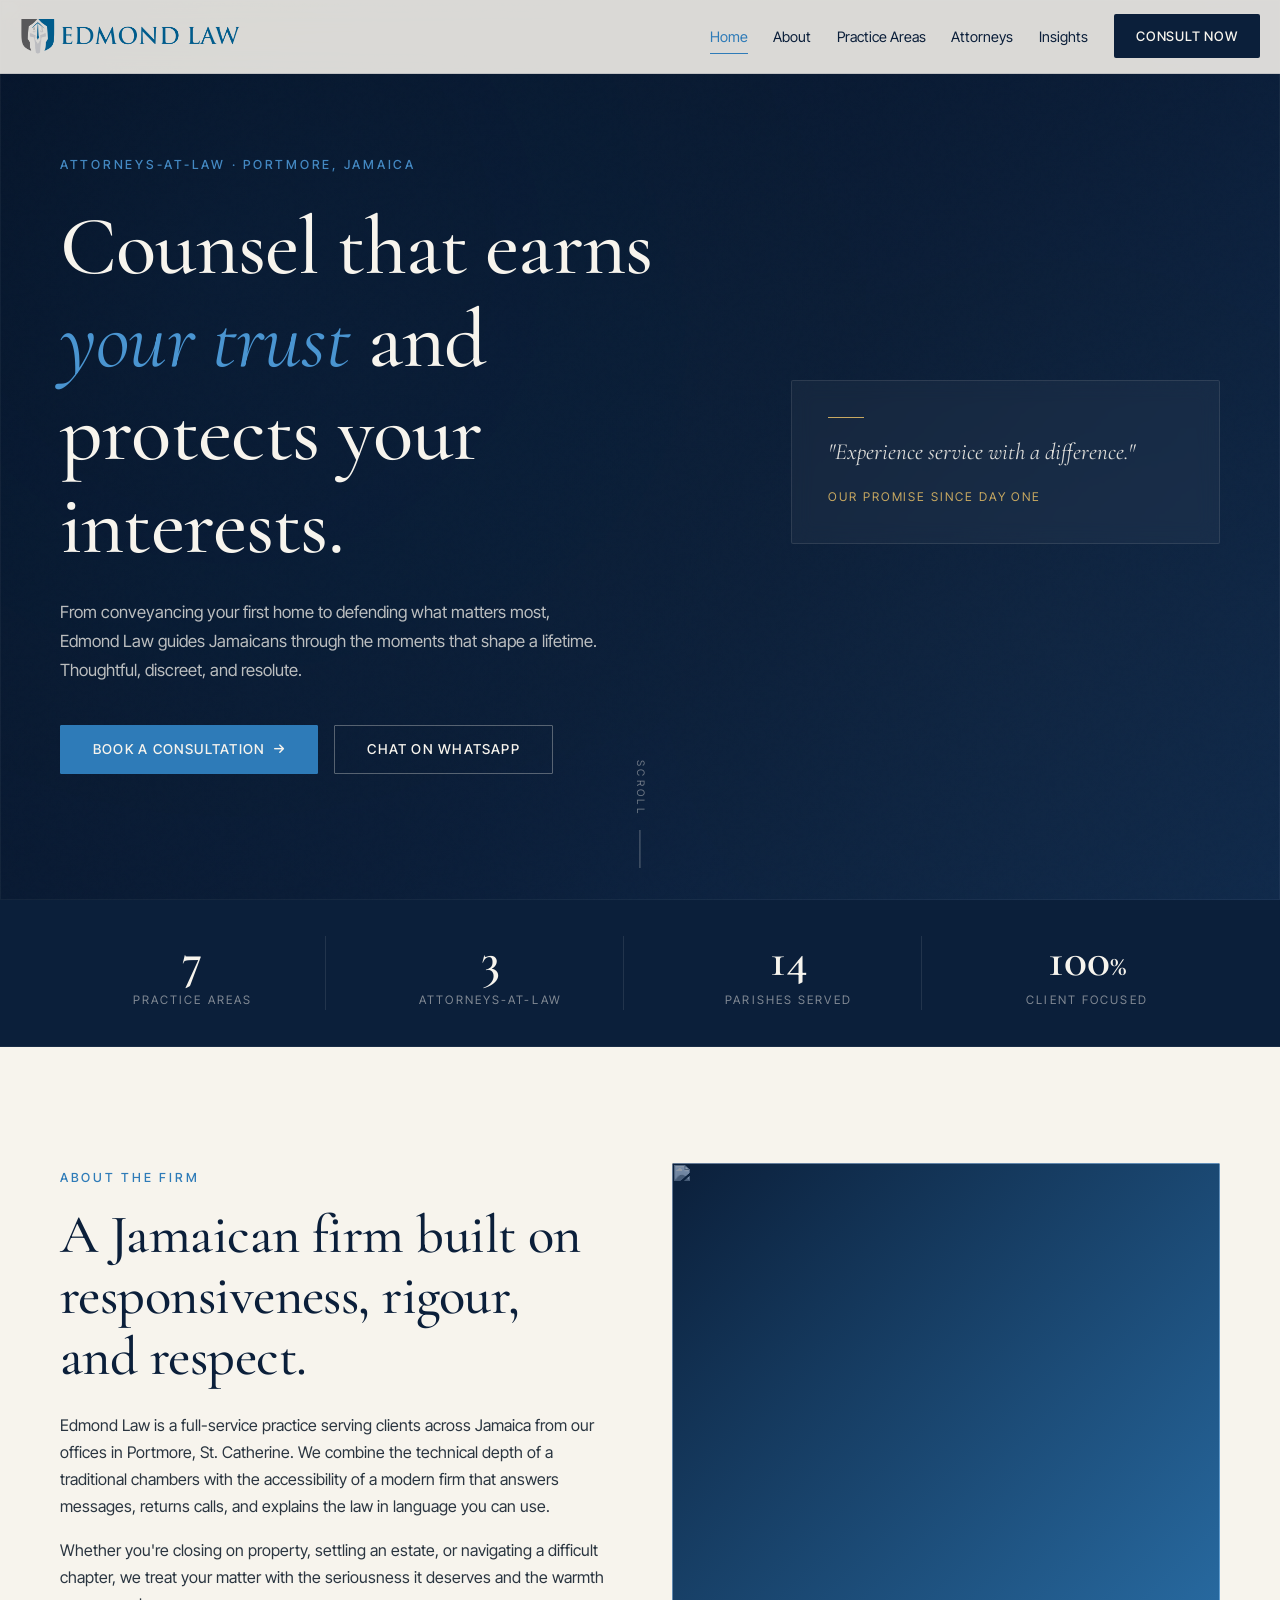
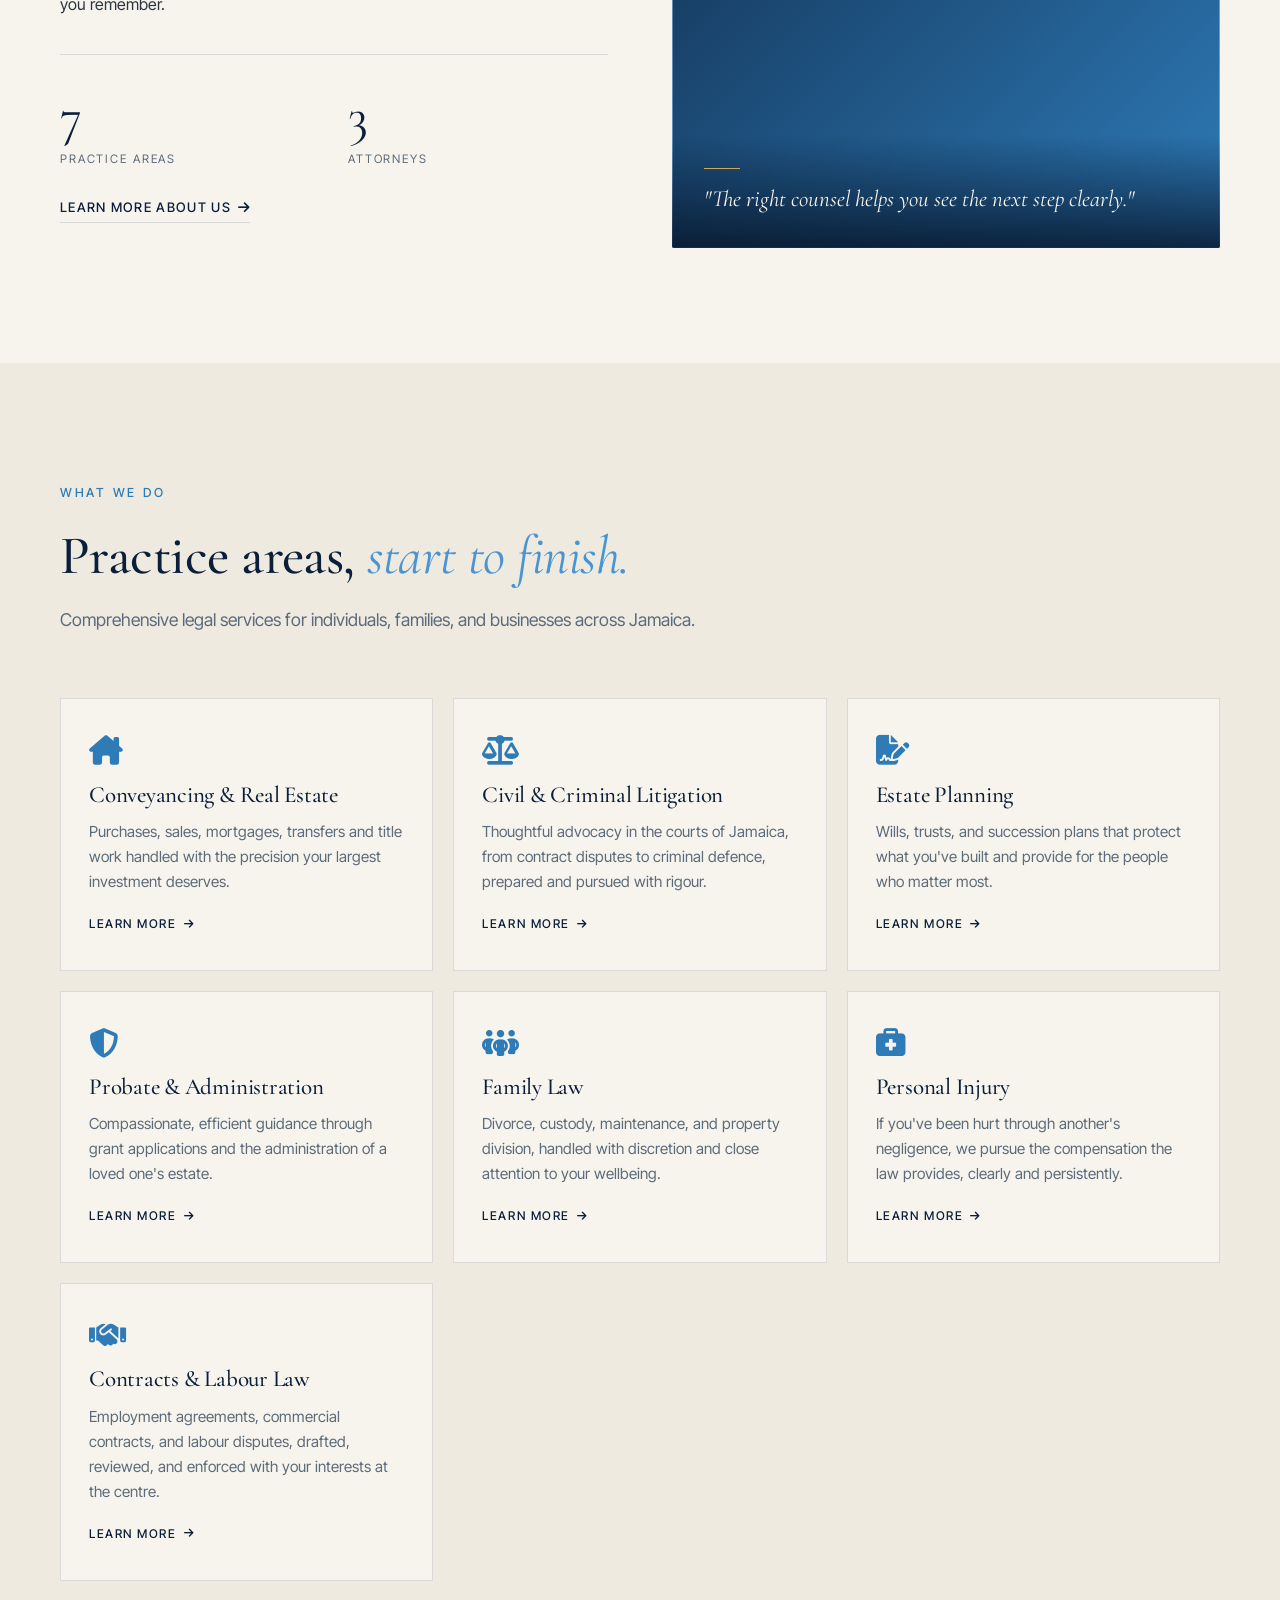
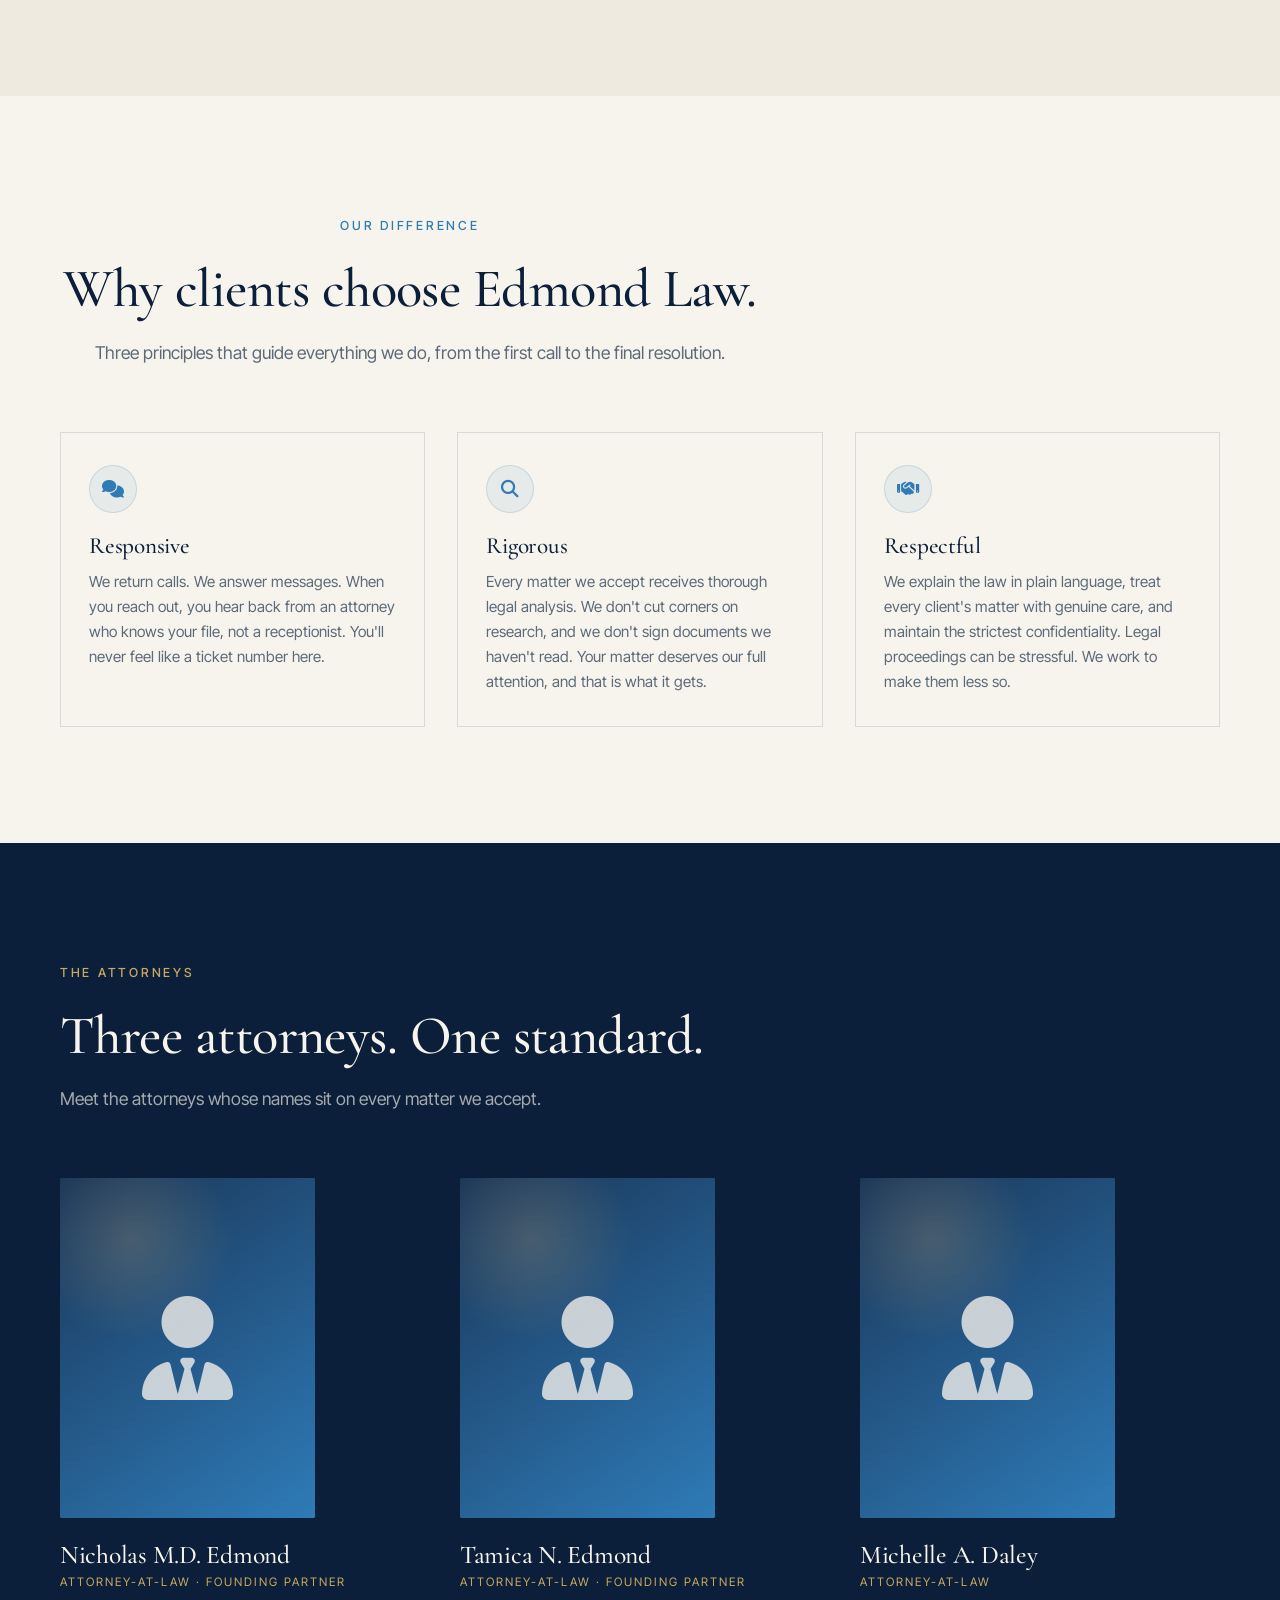
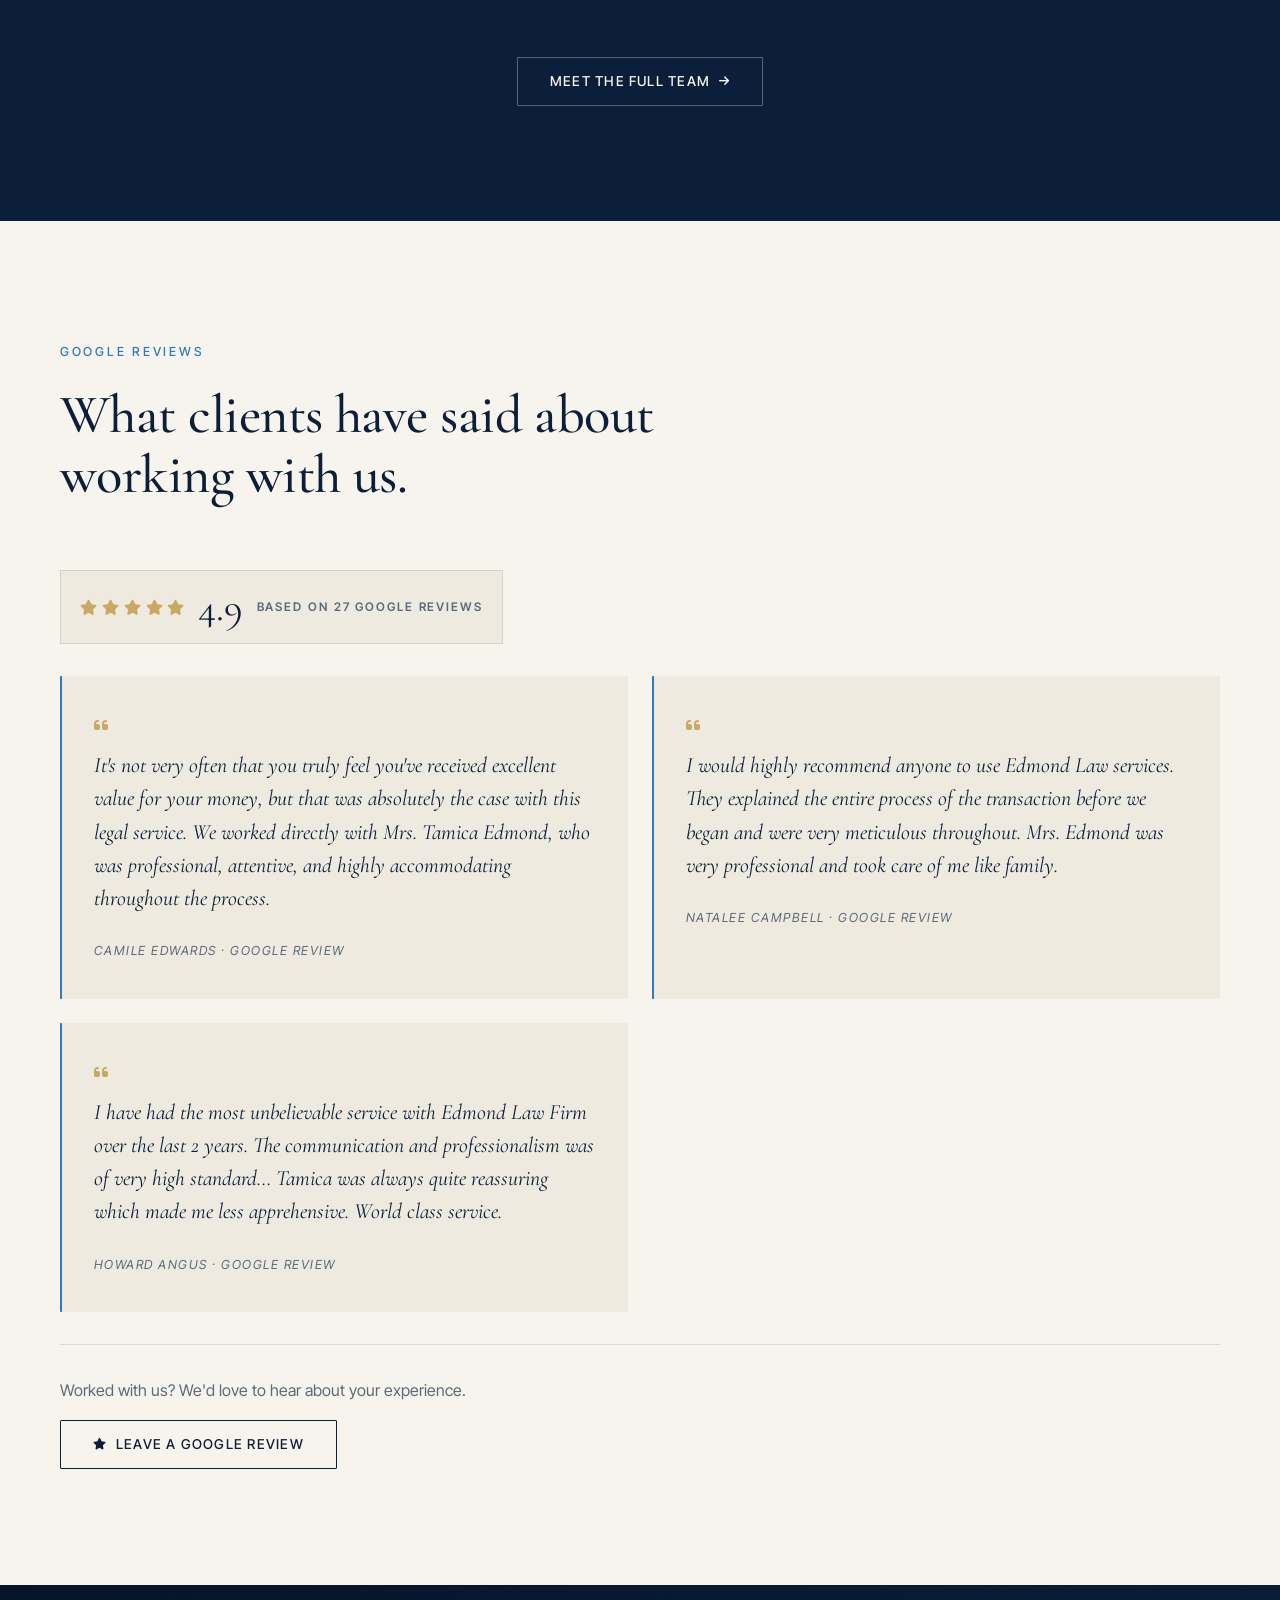
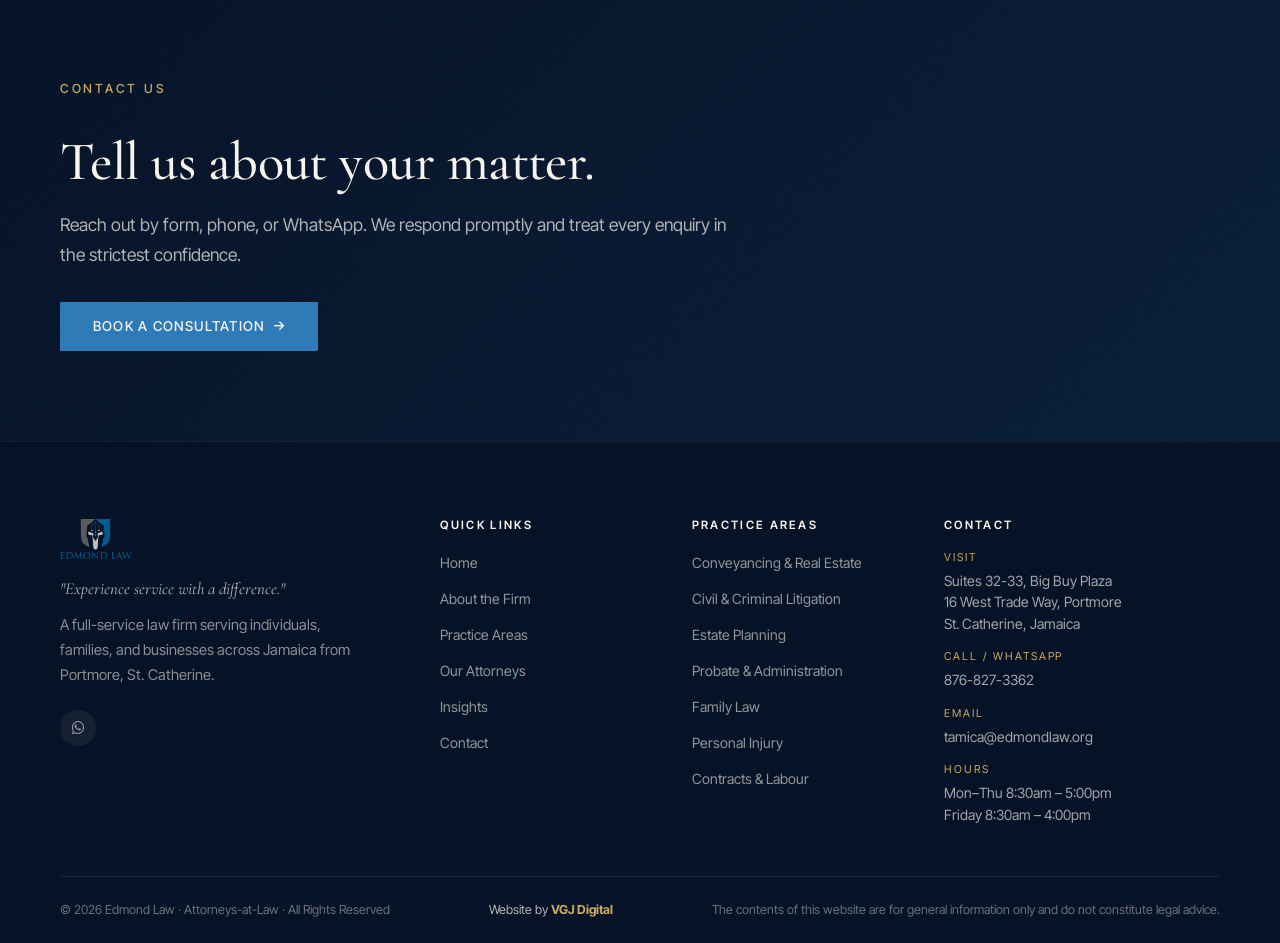
==== commit 1bc4dadf: "Minor adjustments." ====
--- a/index.html
+++ b/index.html
@@ -23,8 +23,8 @@
   <meta name="twitter:description" content="Edmond Law serves Portmore and Jamaica with conveyancing, litigation, probate, family law, and personal injury representation.">
   <meta name="twitter:image"       content="https://edmondlaw.org/assets/logo.png">
 
-  <link rel="icon" type="image/png" href="/assets/favicon.png">
-  <link rel="apple-touch-icon"      href="/assets/favicon.png">
+  <link rel="icon" type="image/png" href="assets/favicon.png">
+  <link rel="apple-touch-icon"      href="assets/favicon.png">
 
   <!-- Fonts -->
   <link rel="preconnect" href="https://fonts.googleapis.com">
@@ -35,7 +35,7 @@
   <link rel="stylesheet" href="https://cdnjs.cloudflare.com/ajax/libs/font-awesome/6.5.1/css/all.min.css" integrity="sha512-DTOQO9RWCH3ppGqcWaEA1BIZOC6xxalwEsw9c2QQeAIftl+Vegovlnee1c9QX4TctnWMn13TZye+giMm8e2LwA==" crossorigin="anonymous" referrerpolicy="no-referrer">
 
   <!-- Shared stylesheet -->
-  <link rel="stylesheet" href="/assets/css/styles.css">
+  <link rel="stylesheet" href="assets/css/styles.css">
 
   <!-- JSON-LD: LegalService + Organization -->
   <script type="application/ld+json">
@@ -115,20 +115,20 @@
 <!-- ═══════════════════════════════════ NAV ═══════════════════ -->
 <nav class="nav" aria-label="Primary navigation">
   <div class="container nav-inner">
-    <a href="/" class="nav-logo" aria-label="Edmond Law home">
-      <img src="/assets/horizontal-logo.png" alt="Edmond Law" width="216" height="34" loading="eager">
+    <a href="./" class="nav-logo" aria-label="Edmond Law home">
+      <img src="assets/horizontal-logo.png" alt="Edmond Law" width="216" height="34" loading="eager">
     </a>
     <button class="menu-btn" aria-label="Open navigation menu" aria-expanded="false" aria-controls="nav-links">
       <i class="fa-solid fa-bars menu-btn__open" aria-hidden="true"></i>
       <i class="fa-solid fa-xmark menu-btn__close" aria-hidden="true"></i>
     </button>
     <div class="nav-links" id="nav-links" role="list">
-      <a href="/"          role="listitem">Home</a>
-      <a href="/about/"          role="listitem">About</a>
-      <a href="/practice-areas/" role="listitem">Practice Areas</a>
-      <a href="/team/"           role="listitem">Attorneys</a>
-      <a href="/blog/"     role="listitem">Insights</a>
-      <a href="/contact/" class="nav-cta" role="listitem">Consult Now</a>
+      <a href="./"               role="listitem">Home</a>
+      <a href="about/"           role="listitem">About</a>
+      <a href="practice-areas/"  role="listitem">Practice Areas</a>
+      <a href="team/"            role="listitem">Attorneys</a>
+      <a href="blog/"            role="listitem">Insights</a>
+      <a href="contact/" class="nav-cta" role="listitem">Consult Now</a>
     </div>
   </div>
 </nav>
@@ -151,7 +151,7 @@
         <h1>Counsel that earns <em>your trust</em> and protects your interests.</h1>
         <p class="hero-sub">From conveyancing your first home to defending what matters most, Edmond Law guides Jamaicans through the moments that shape a lifetime. Thoughtful, discreet, and resolute.</p>
         <div class="hero-ctas">
-          <a href="/contact/" class="btn btn-primary">Book a Consultation <i class="fa-solid fa-arrow-right" aria-hidden="true"></i></a>
+          <a href="contact/" class="btn btn-primary">Book a Consultation <i class="fa-solid fa-arrow-right" aria-hidden="true"></i></a>
           <a href="https://wa.me/18768273362" class="btn btn-ghost" rel="noopener noreferrer" target="_blank">Chat on WhatsApp</a>
         </div>
       </div>
@@ -215,7 +215,7 @@
           </div>
         </div>
 
-        <a href="/about/" class="text-link">Learn more about us <i class="fa-solid fa-arrow-right" aria-hidden="true"></i></a>
+        <a href="about/" class="text-link">Learn more about us <i class="fa-solid fa-arrow-right" aria-hidden="true"></i></a>
       </div>
 
       <div class="about-preview__visual reveal" aria-hidden="true">
@@ -246,49 +246,49 @@
         <i class="fa-solid fa-house-chimney practice-card__icon" aria-hidden="true"></i>
         <h3>Conveyancing &amp; Real Estate</h3>
         <p>Purchases, sales, mortgages, transfers and title work handled with the precision your largest investment deserves.</p>
-        <a href="/practice-areas/#conveyancing" class="practice-card__more">Learn more <i class="fa-solid fa-arrow-right" aria-hidden="true"></i></a>
+          <a href="practice-areas/#conveyancing" class="practice-card__more">Learn more <i class="fa-solid fa-arrow-right" aria-hidden="true"></i></a>
       </article>
 
       <article class="practice-card reveal" tabindex="0">
         <i class="fa-solid fa-scale-balanced practice-card__icon" aria-hidden="true"></i>
         <h3>Civil &amp; Criminal Litigation</h3>
         <p>Thoughtful advocacy in the courts of Jamaica, from contract disputes to criminal defence, prepared and pursued with rigour.</p>
-        <a href="/practice-areas/#litigation" class="practice-card__more">Learn more <i class="fa-solid fa-arrow-right" aria-hidden="true"></i></a>
+          <a href="practice-areas/#litigation" class="practice-card__more">Learn more <i class="fa-solid fa-arrow-right" aria-hidden="true"></i></a>
       </article>
 
       <article class="practice-card reveal" tabindex="0">
         <i class="fa-solid fa-file-signature practice-card__icon" aria-hidden="true"></i>
         <h3>Estate Planning</h3>
         <p>Wills, trusts, and succession plans that protect what you've built and provide for the people who matter most.</p>
-        <a href="/practice-areas/#estate-planning" class="practice-card__more">Learn more <i class="fa-solid fa-arrow-right" aria-hidden="true"></i></a>
+          <a href="practice-areas/#estate-planning" class="practice-card__more">Learn more <i class="fa-solid fa-arrow-right" aria-hidden="true"></i></a>
       </article>
 
       <article class="practice-card reveal" tabindex="0">
         <i class="fa-solid fa-shield-halved practice-card__icon" aria-hidden="true"></i>
         <h3>Probate &amp; Administration</h3>
         <p>Compassionate, efficient guidance through grant applications and the administration of a loved one's estate.</p>
-        <a href="/practice-areas/#probate" class="practice-card__more">Learn more <i class="fa-solid fa-arrow-right" aria-hidden="true"></i></a>
+          <a href="practice-areas/#probate" class="practice-card__more">Learn more <i class="fa-solid fa-arrow-right" aria-hidden="true"></i></a>
       </article>
 
       <article class="practice-card reveal" tabindex="0">
         <i class="fa-solid fa-people-group practice-card__icon" aria-hidden="true"></i>
         <h3>Family Law</h3>
         <p>Divorce, custody, maintenance, and property division, handled with discretion and close attention to your wellbeing.</p>
-        <a href="/practice-areas/#family-law" class="practice-card__more">Learn more <i class="fa-solid fa-arrow-right" aria-hidden="true"></i></a>
+          <a href="practice-areas/#family-law" class="practice-card__more">Learn more <i class="fa-solid fa-arrow-right" aria-hidden="true"></i></a>
       </article>
 
       <article class="practice-card reveal" tabindex="0">
         <i class="fa-solid fa-briefcase-medical practice-card__icon" aria-hidden="true"></i>
         <h3>Personal Injury</h3>
         <p>If you've been hurt through another's negligence, we pursue the compensation the law provides, clearly and persistently.</p>
-        <a href="/practice-areas/#personal-injury" class="practice-card__more">Learn more <i class="fa-solid fa-arrow-right" aria-hidden="true"></i></a>
+          <a href="practice-areas/#personal-injury" class="practice-card__more">Learn more <i class="fa-solid fa-arrow-right" aria-hidden="true"></i></a>
       </article>
 
       <article class="practice-card reveal" tabindex="0">
         <i class="fa-solid fa-handshake practice-card__icon" aria-hidden="true"></i>
         <h3>Contracts &amp; Labour Law</h3>
         <p>Employment agreements, commercial contracts, and labour disputes, drafted, reviewed, and enforced with your interests at the centre.</p>
-        <a href="/practice-areas/#contracts" class="practice-card__more">Learn more <i class="fa-solid fa-arrow-right" aria-hidden="true"></i></a>
+          <a href="practice-areas/#contracts" class="practice-card__more">Learn more <i class="fa-solid fa-arrow-right" aria-hidden="true"></i></a>
       </article>
 
     </div>
@@ -341,9 +341,12 @@
 
       <article class="team-card reveal">
         <div class="team-card__photo">
-          <img src="https://images.unsplash.com/photo-1556157382-97eda2d62296?w=600&q=80"
+          <img class="team-photo__stock" hidden src="https://images.unsplash.com/photo-1556157382-97eda2d62296?w=600&q=80"
                alt="Portrait of Nicholas M.D. Edmond, Attorney-at-Law at Edmond Law"
                width="600" height="800" loading="lazy">
+          <div class="team-photo__placeholder" aria-hidden="true">
+            <i class="fa-solid fa-user-tie"></i>
+          </div>
         </div>
         <h3>Nicholas M.D. Edmond</h3>
         <p class="team-card__role">Attorney-at-Law &middot; Founding Partner</p>
@@ -351,9 +354,12 @@
 
       <article class="team-card reveal">
         <div class="team-card__photo">
-          <img src="https://images.unsplash.com/photo-1573496359142-b8d87734a5a2?w=600&q=80"
+          <img class="team-photo__stock" hidden src="https://images.unsplash.com/photo-1573496359142-b8d87734a5a2?w=600&q=80"
                alt="Portrait of Tamica N. Edmond, Attorney-at-Law at Edmond Law"
                width="600" height="800" loading="lazy">
+          <div class="team-photo__placeholder" aria-hidden="true">
+            <i class="fa-solid fa-user-tie"></i>
+          </div>
         </div>
         <h3>Tamica N. Edmond</h3>
         <p class="team-card__role">Attorney-at-Law &middot; Founding Partner</p>
@@ -361,9 +367,12 @@
 
       <article class="team-card reveal">
         <div class="team-card__photo">
-          <img src="https://images.unsplash.com/photo-1580489944761-15a19d654956?w=600&q=80"
+          <img class="team-photo__stock" hidden src="https://images.unsplash.com/photo-1580489944761-15a19d654956?w=600&q=80"
                alt="Portrait of Michelle A. Daley, Attorney-at-Law at Edmond Law"
                width="600" height="800" loading="lazy">
+          <div class="team-photo__placeholder" aria-hidden="true">
+            <i class="fa-solid fa-user-tie"></i>
+          </div>
         </div>
         <h3>Michelle A. Daley</h3>
         <p class="team-card__role">Attorney-at-Law</p>
@@ -372,7 +381,7 @@
     </div>
 
     <div class="mt-5 text-center">
-      <a href="/team/" class="btn btn-ghost">Meet the Full Team <i class="fa-solid fa-arrow-right" aria-hidden="true"></i></a>
+      <a href="team/" class="btn btn-ghost">Meet the Full Team <i class="fa-solid fa-arrow-right" aria-hidden="true"></i></a>
     </div>
 
   </div>
@@ -386,7 +395,7 @@
       <h2 class="mt-2">What clients have said about working with us.</h2>
     </div>
 
-    <a class="review-badge reveal" href="https://share.google/NLSxKn3SosNcQP3cL" target="_blank" rel="noopener" aria-label="Read Edmond Law Google reviews rated 4.9 out of 5 from 27 reviews">
+    <a class="review-badge reveal" href="https://www.google.com/search?sca_esv=089c91361eed6c29&sxsrf=ANbL-n4lfYk6KZig5_8h10GPbiOtHoIaNw:1776097162860&si=AL3DRZEsmMGCryMMFSHJ3StBhOdZ2-6yYkXd_doETEE1OR-qOdH5pcFDbOJPY_WmmEoO_f1ARehkb9V8fFESrY-jGq8YF2Mv7MdVStCdz53DHu8dk2wTw40SePO41IoFU2n_HCIvXICX&q=Edmond+Law+Reviews&sa=X&ved=2ahUKEwibgurDneuTAxWASDABHUGhEW4Q0bkNegQIJxAF&biw=2560&bih=1271&dpr=1#" target="_blank" rel="noopener" aria-label="Read Edmond Law Google reviews rated 4.9 out of 5 from 27 reviews">
       <span class="review-badge__stars" aria-hidden="true">
         <i class="fa-solid fa-star"></i>
         <i class="fa-solid fa-star"></i>
@@ -422,7 +431,7 @@
 
     <div class="review-cta reveal">
       <p>Worked with us? We'd love to hear about your experience.</p>
-      <a href="https://share.google/NLSxKn3SosNcQP3cL" class="btn btn-outline" target="_blank" rel="noopener">
+      <a href="https://www.google.com/search?sca_esv=089c91361eed6c29&sxsrf=ANbL-n4lfYk6KZig5_8h10GPbiOtHoIaNw:1776097162860&si=AL3DRZEsmMGCryMMFSHJ3StBhOdZ2-6yYkXd_doETEE1OR-qOdH5pcFDbOJPY_WmmEoO_f1ARehkb9V8fFESrY-jGq8YF2Mv7MdVStCdz53DHu8dk2wTw40SePO41IoFU2n_HCIvXICX&q=Edmond+Law+Reviews&sa=X&ved=2ahUKEwibgurDneuTAxWASDABHUGhEW4Q0bkNegQIJxAF&biw=2560&bih=1271&dpr=1#" class="btn btn-outline" target="_blank" rel="noopener">
         <i class="fa-solid fa-star" aria-hidden="true"></i>
         Leave a Google Review
       </a>
@@ -437,7 +446,7 @@
       <span class="eyebrow">Contact Us</span>
       <h2 id="cta-heading" class="mt-2">Tell us about your matter.</h2>
       <p>Reach out by form, phone, or WhatsApp. We respond promptly and treat every enquiry in the strictest confidence.</p>
-      <a href="/contact/" class="btn btn-primary">Book a Consultation <i class="fa-solid fa-arrow-right" aria-hidden="true"></i></a>
+      <a href="contact/" class="btn btn-primary">Book a Consultation <i class="fa-solid fa-arrow-right" aria-hidden="true"></i></a>
     </div>
   </div>
 </section>
@@ -450,8 +459,8 @@
     <div class="footer__grid">
 
       <div class="footer__brand">
-        <a href="/" class="nav-logo" aria-label="Edmond Law home">
-          <img src="/assets/logo.png" alt="Edmond Law logo" width="120" height="40" loading="lazy">
+        <a href="./" class="nav-logo" aria-label="Edmond Law home">
+          <img src="assets/logo.png" alt="Edmond Law logo" width="120" height="40" loading="lazy">
         </a>
         <span class="footer__tagline">"Experience service with a difference."</span>
         <p>A full-service law firm serving individuals, families, and businesses across Jamaica from Portmore, St. Catherine.</p>
@@ -465,25 +474,25 @@
       <div class="footer__col">
         <h4>Quick Links</h4>
         <ul>
-          <li><a href="/">Home</a></li>
-          <li><a href="/about/">About the Firm</a></li>
-          <li><a href="/practice-areas/">Practice Areas</a></li>
-          <li><a href="/team/">Our Attorneys</a></li>
-          <li><a href="/blog/">Insights</a></li>
-          <li><a href="/contact/">Contact</a></li>
+          <li><a href="./">Home</a></li>
+          <li><a href="about/">About the Firm</a></li>
+          <li><a href="practice-areas/">Practice Areas</a></li>
+          <li><a href="team/">Our Attorneys</a></li>
+          <li><a href="blog/">Insights</a></li>
+          <li><a href="contact/">Contact</a></li>
         </ul>
       </div>
 
       <div class="footer__col">
         <h4>Practice Areas</h4>
         <ul>
-          <li><a href="/practice-areas/#conveyancing">Conveyancing &amp; Real Estate</a></li>
-          <li><a href="/practice-areas/#litigation">Civil &amp; Criminal Litigation</a></li>
-          <li><a href="/practice-areas/#estate-planning">Estate Planning</a></li>
-          <li><a href="/practice-areas/#probate">Probate &amp; Administration</a></li>
-          <li><a href="/practice-areas/#family-law">Family Law</a></li>
-          <li><a href="/practice-areas/#personal-injury">Personal Injury</a></li>
-          <li><a href="/practice-areas/#contracts">Contracts &amp; Labour</a></li>
+          <li><a href="practice-areas/#conveyancing">Conveyancing &amp; Real Estate</a></li>
+          <li><a href="practice-areas/#litigation">Civil &amp; Criminal Litigation</a></li>
+          <li><a href="practice-areas/#estate-planning">Estate Planning</a></li>
+          <li><a href="practice-areas/#probate">Probate &amp; Administration</a></li>
+          <li><a href="practice-areas/#family-law">Family Law</a></li>
+          <li><a href="practice-areas/#personal-injury">Personal Injury</a></li>
+          <li><a href="practice-areas/#contracts">Contracts &amp; Labour</a></li>
         </ul>
       </div>
 
@@ -513,6 +522,7 @@
 
     <div class="footer__bottom">
       <p>&copy; <span data-year></span> Edmond Law &middot; Attorneys-at-Law &middot; All Rights Reserved</p>
+      <p class="footer__credit">Website by <a href="https://www.vgjdigital.com/" target="_blank" rel="noopener noreferrer">VGJ Digital</a></p>
       <p>The contents of this website are for general information only and do not constitute legal advice.</p>
     </div>
   </div>
@@ -525,6 +535,6 @@
   <i class="fa-solid fa-phone" aria-hidden="true"></i>
 </a>
 
-<script src="/assets/js/main.js" defer></script>
+<script src="assets/js/main.js" defer></script>
 </body>
 </html>
--- a/assets/css/styles.css
+++ b/assets/css/styles.css
@@ -979,6 +979,27 @@
   transition: transform 0.8s var(--ease);
 }
 
+.team-photo__stock[hidden] {
+  display: none;
+}
+
+.team-photo__placeholder {
+  position: absolute;
+  inset: 0;
+  display: flex;
+  align-items: center;
+  justify-content: center;
+  background:
+    radial-gradient(circle at 28% 18%, rgba(216, 178, 116, 0.22), transparent 30%),
+    linear-gradient(145deg, #1a3658, var(--steel));
+  color: rgba(247,244,237,0.78);
+}
+
+.team-photo__placeholder i {
+  font-size: clamp(4rem, 10vw, 6.5rem);
+  line-height: 1;
+}
+
 .team-card:hover .team-card__photo img {
   transform: scale(1.04);
 }
@@ -997,7 +1018,11 @@
   color: var(--gold);
 }
 
-/* Full-page attorney layout (team.html) */
+/* Short interior-page lead-in between a page hero and the main body content */
+.page-intro {
+  padding: clamp(2rem, 6vw, 4rem) 0 clamp(1rem, 2.25vw, 1.5rem);
+}
+
 .attorney {
   display: grid;
   grid-template-columns: 1fr;
@@ -1283,6 +1308,25 @@
 
 .footer__bottom p { color: rgba(247,244,237,0.42); font-size: 0.78rem; }
 .footer__bottom a { color: var(--steel-light); }
+
+.footer__bottom .footer__credit {
+  color: rgba(247,244,237,0.72);
+}
+
+.footer__credit span,
+.footer__credit a {
+  color: var(--gold);
+  font-weight: 700;
+}
+
+.footer__credit a {
+  text-decoration: none;
+}
+
+.footer__credit a:hover {
+  color: var(--steel-light);
+  text-decoration: underline;
+}
 
 /* ── 17. ABOUT PAGE ─────────────────────────────────────────── */
 .about-story {
@@ -1609,6 +1653,11 @@
 .newsletter-form .form-group input {
   display: block;
   min-height: 100%;
+}
+
+/* Temporary hidden state for sections pending activation */
+[data-feature-state="pending"] {
+  display: none !important;
 }
 
 /* Map strip */
@@ -1997,6 +2046,14 @@
 
 /* ── 25. RESPONSIVE — TABLET 768px ─────────────────────────── */
 @media (min-width: 768px) {
+  .page-intro + section {
+    padding-top: clamp(3rem, 4.75vw, 4.75rem);
+  }
+
+  .page-intro + section .attorney:first-of-type {
+    padding-top: 0;
+  }
+
   /* Trust strip */
   .trust-strip__grid {
     grid-template-columns: repeat(4, 1fr);
@@ -2109,7 +2166,8 @@
   .menu-btn { display: flex; }
 
   .nav .nav-logo {
-    width: clamp(168px, 46vw, 210px);
+    width: clamp(162px, 44vw, 202px);
+    margin-left: 0.25rem;
   }
 
   .nav-links {
